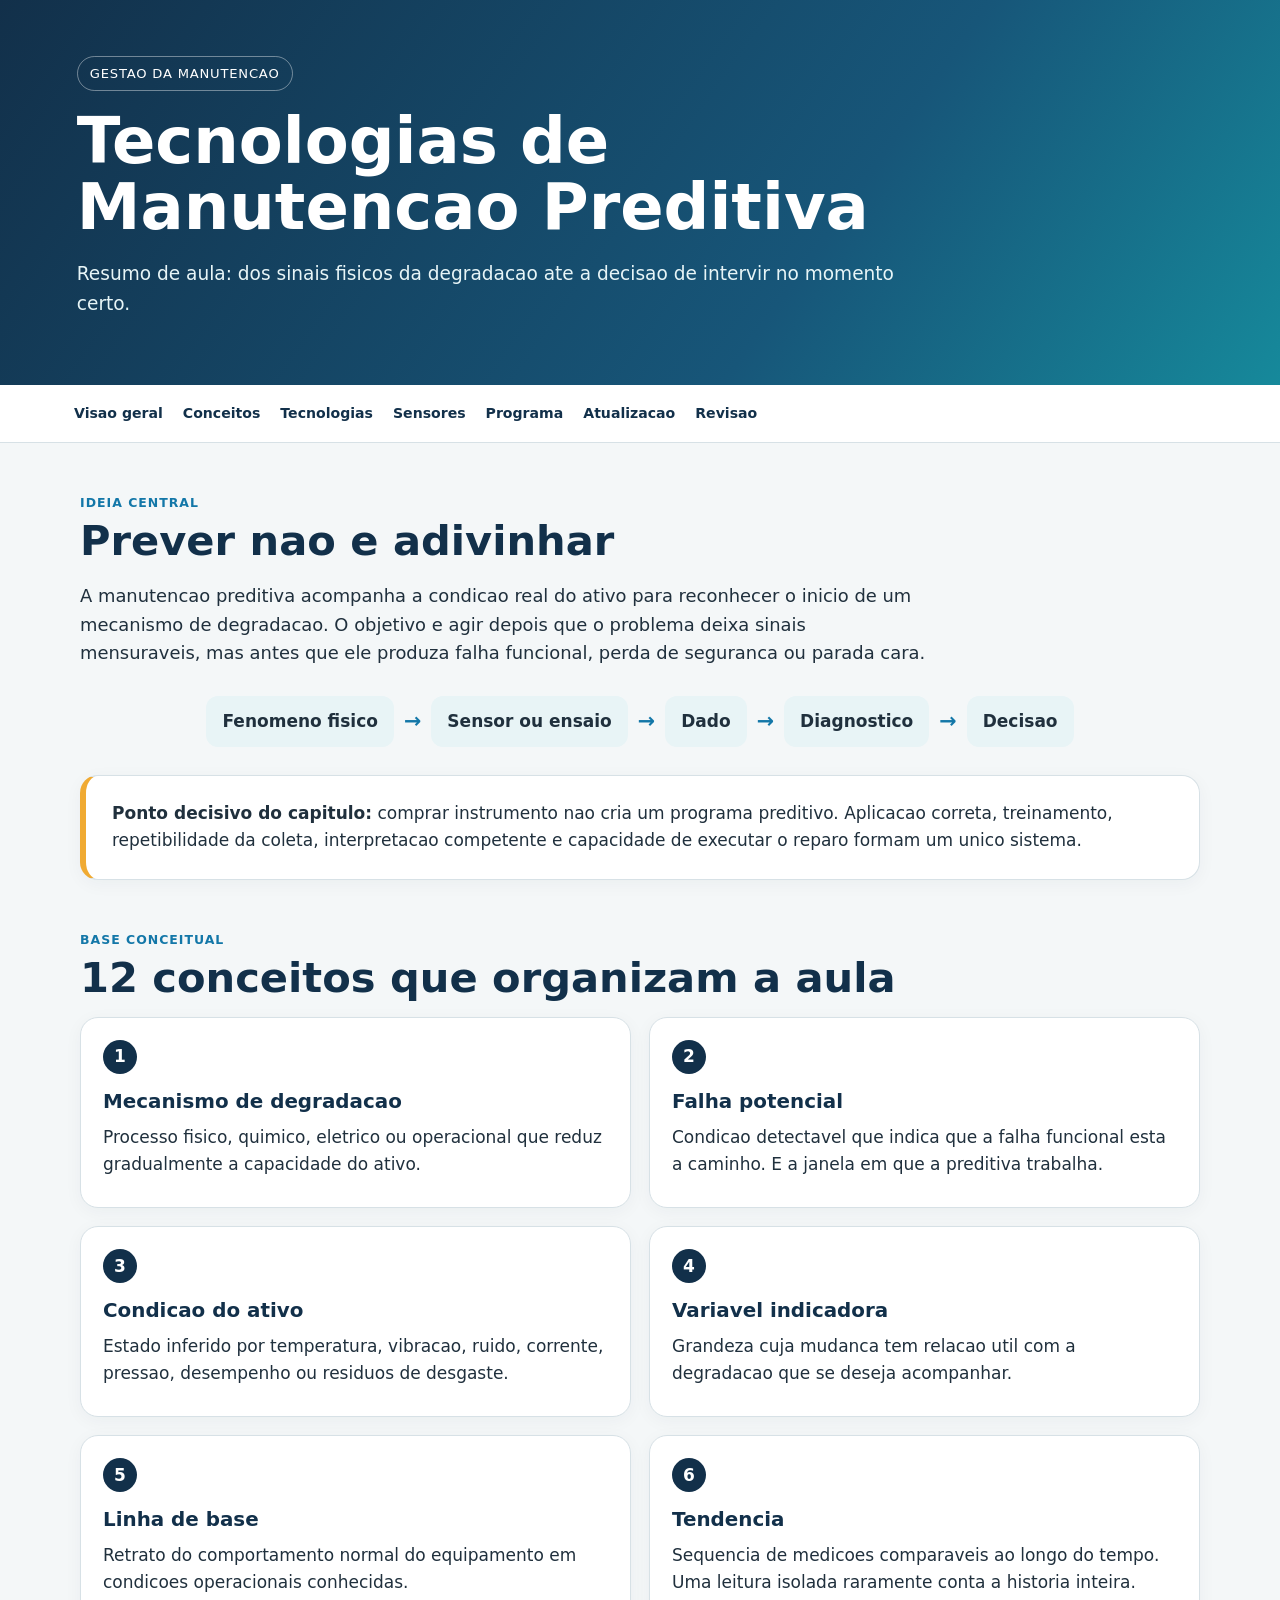
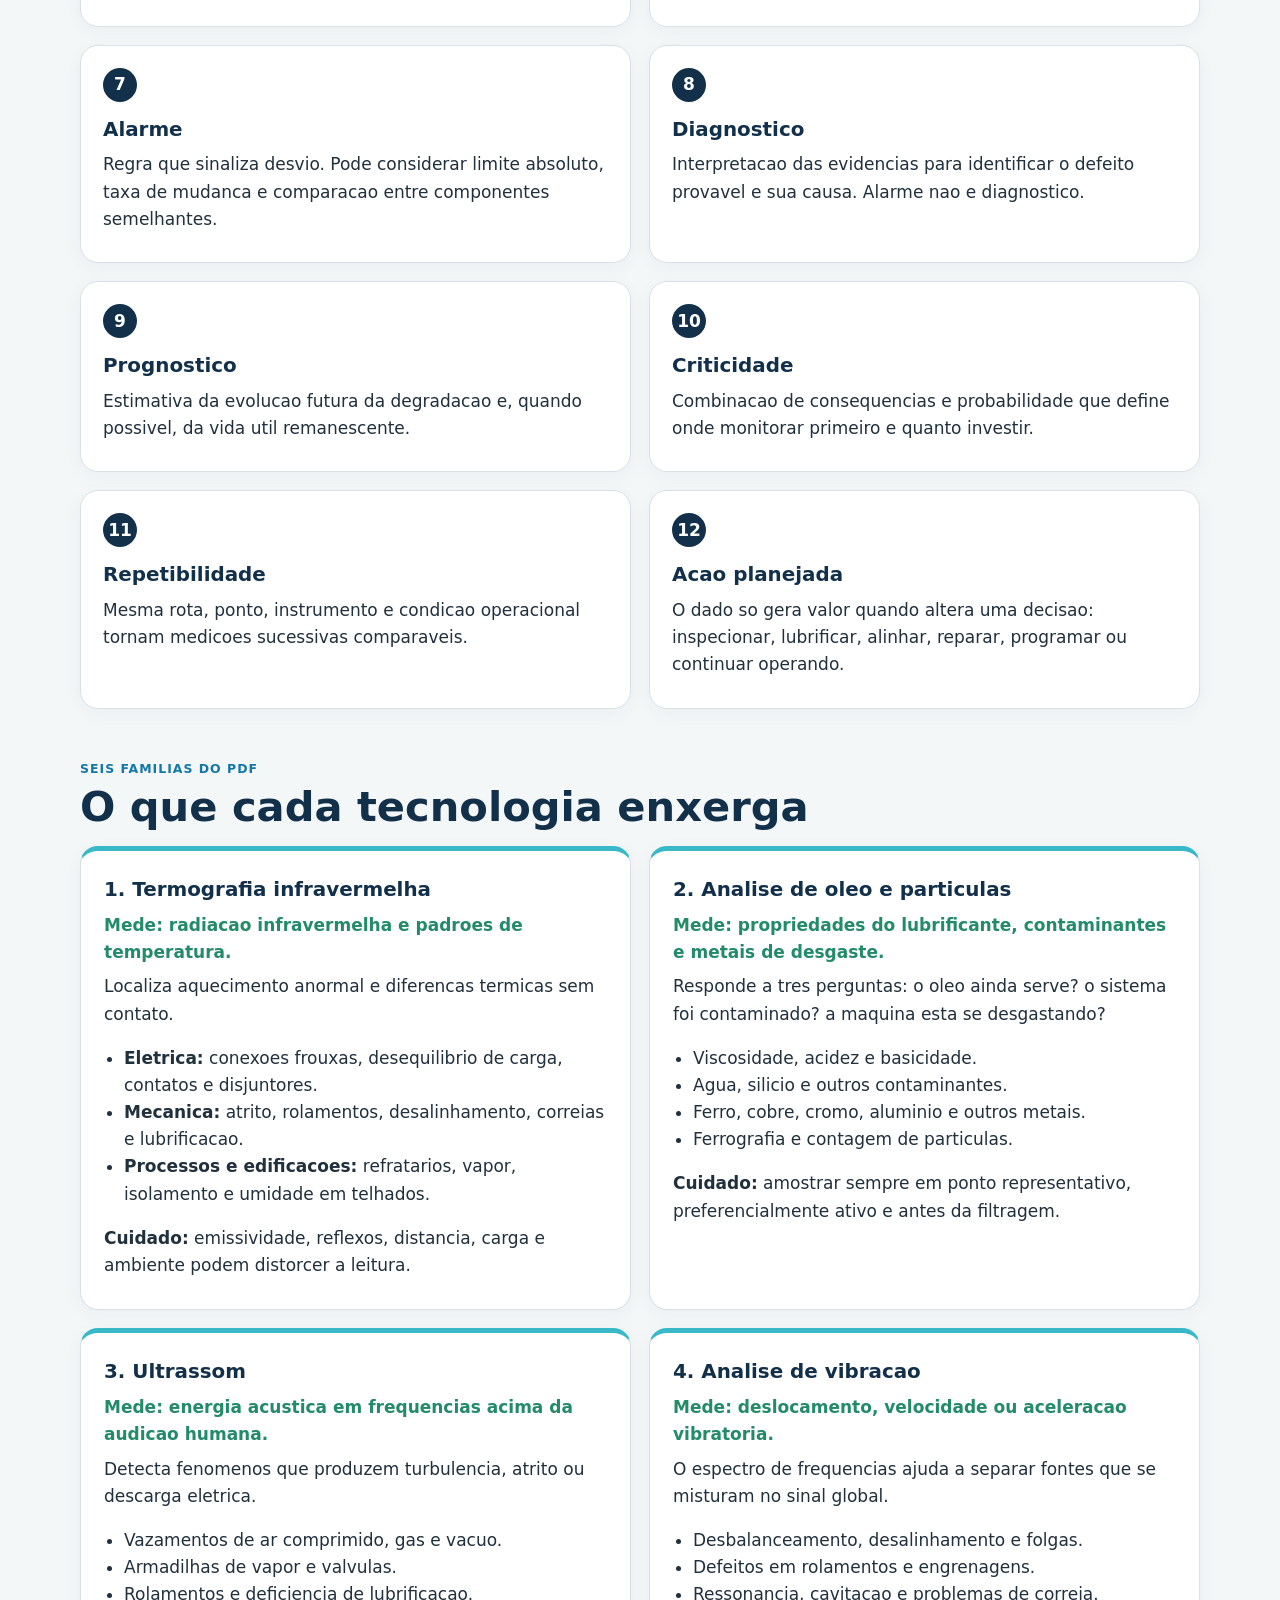
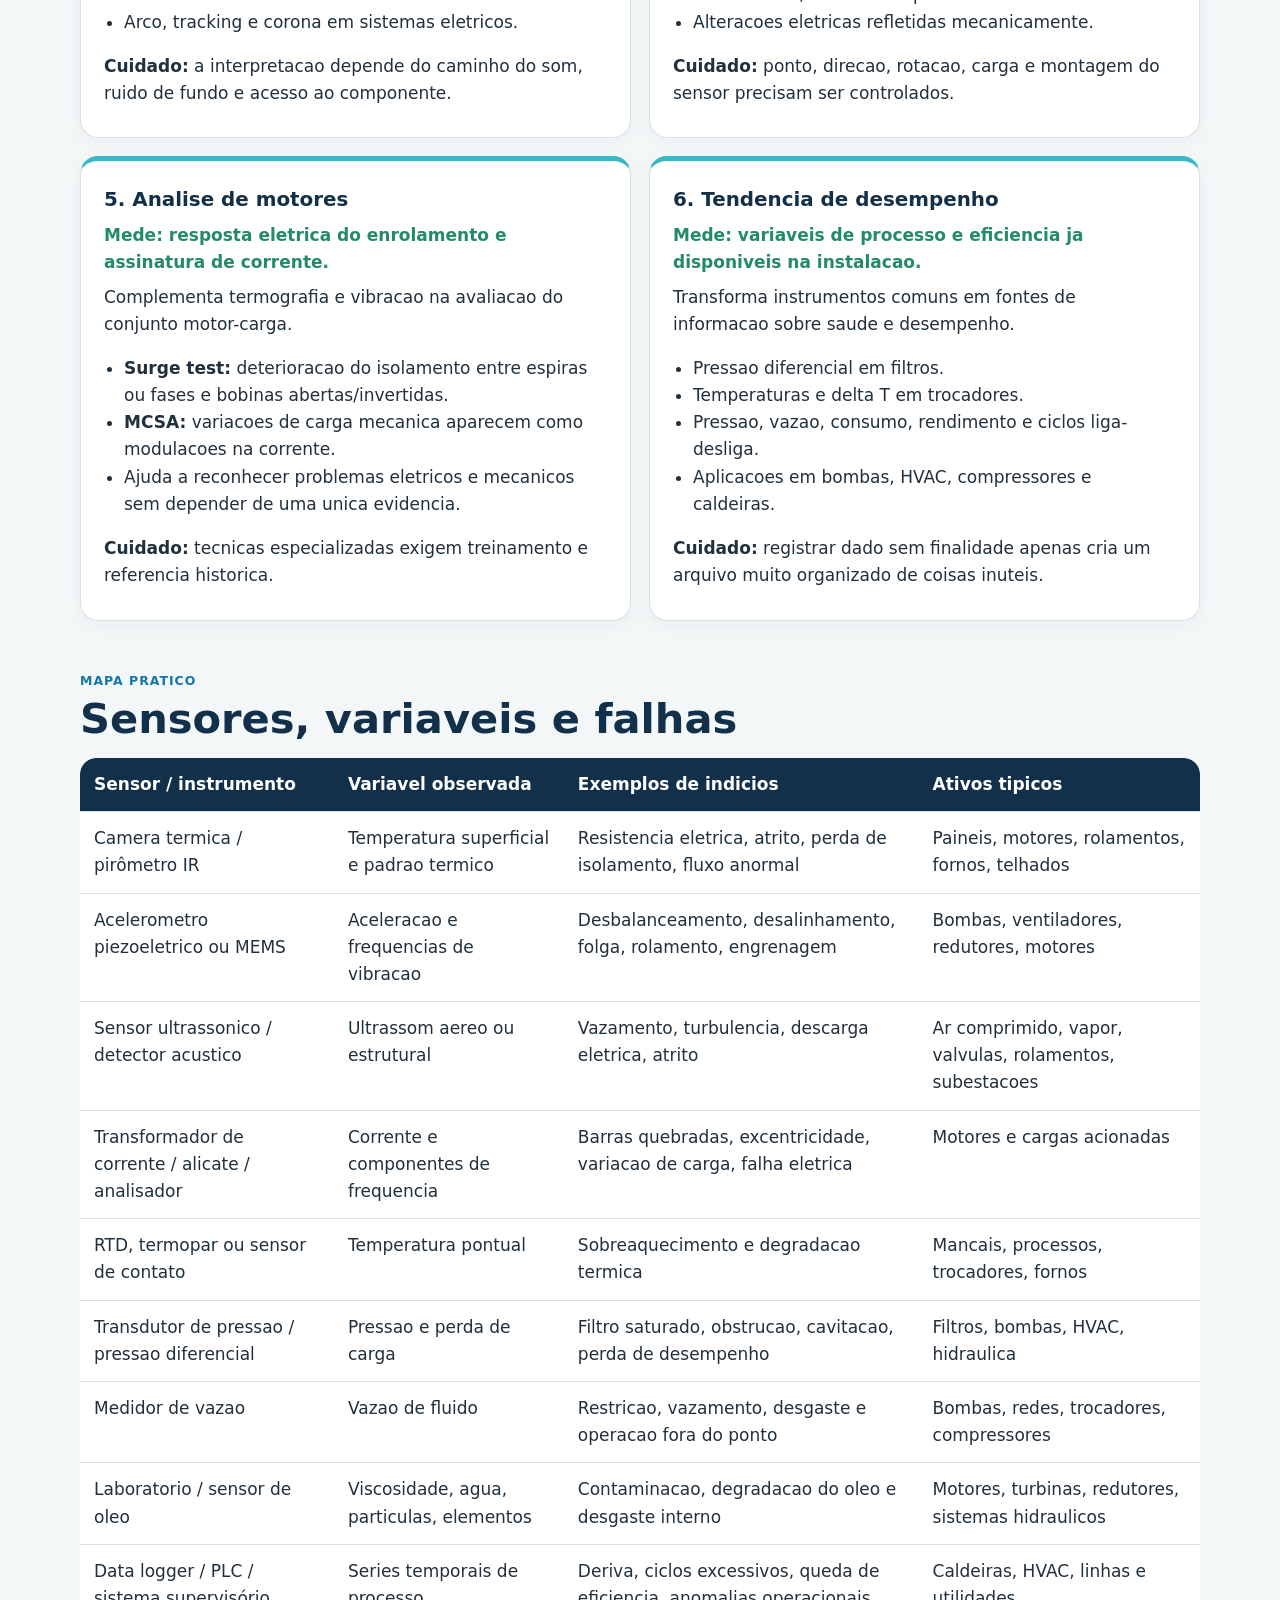
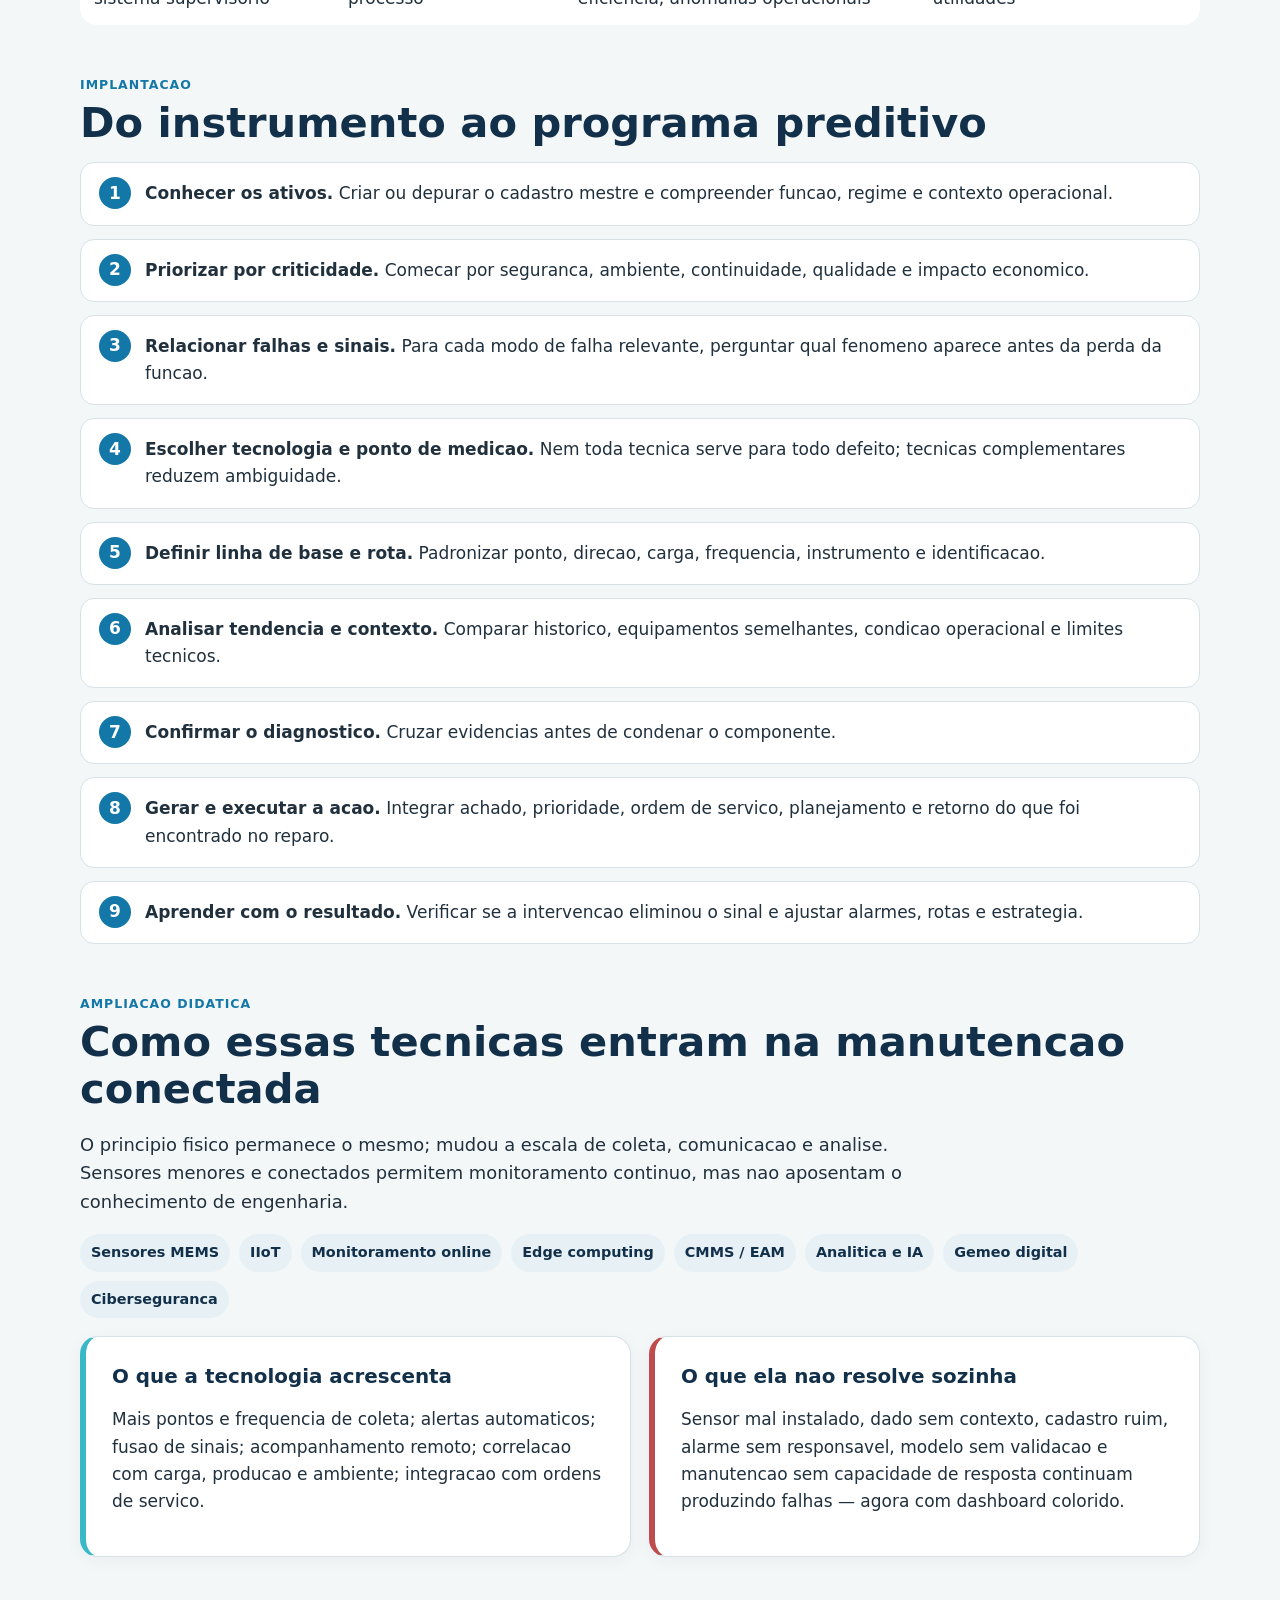
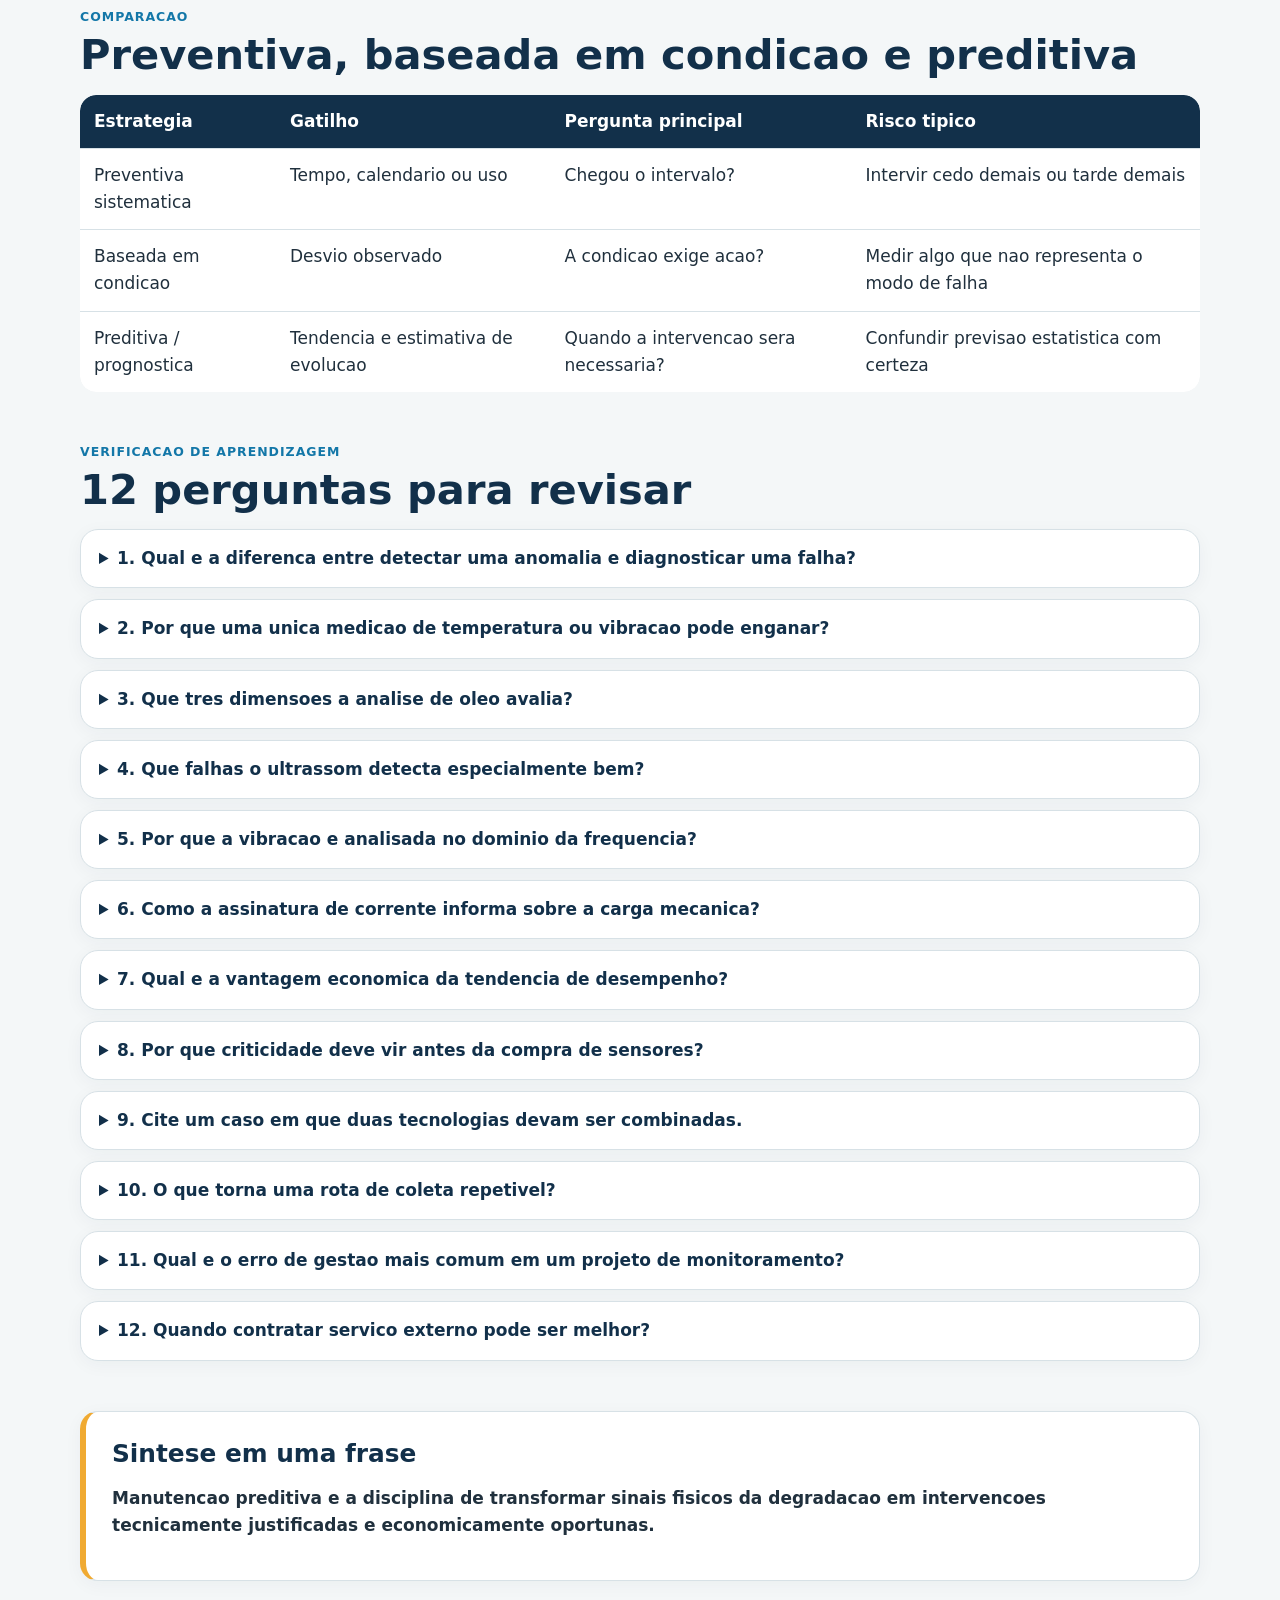
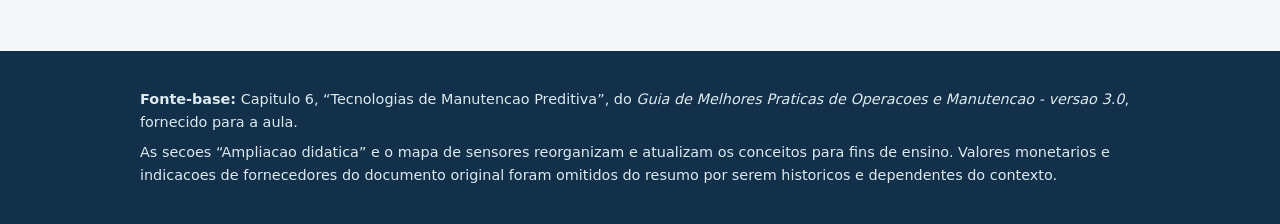
==== b.tecno_man/index.html @ f25dfcca "Rename resumo_aula_tecnologias_manutencao_preditiva.html to index.html" ====
<!doctype html>
<html lang="pt-BR">
<head>
  <meta charset="utf-8">
  <meta name="viewport" content="width=device-width,initial-scale=1">
  <title>Resumo de aula - Tecnologias de Manutencao Preditiva</title>
  <style>
    :root{--navy:#12304a;--blue:#1377a8;--cyan:#39b8c8;--ink:#20303d;--muted:#637582;--paper:#f4f7f8;--white:#fff;--line:#d7e1e6;--amber:#f0aa32;--green:#238b68;--red:#bd4c4c}
    *{box-sizing:border-box}html{scroll-behavior:smooth}body{margin:0;background:var(--paper);color:var(--ink);font:17px/1.6 system-ui,-apple-system,Segoe UI,Roboto,Arial,sans-serif}
    header{background:linear-gradient(125deg,var(--navy),#175679 64%,#16899b);color:#fff;padding:56px max(6vw,24px) 48px}
    header .tag{display:inline-block;border:1px solid #ffffff66;border-radius:999px;padding:6px 12px;font-size:.82rem;letter-spacing:.06em;text-transform:uppercase}
    h1{max-width:900px;margin:18px 0 10px;font-size:clamp(2.2rem,5vw,4.4rem);line-height:1.03}header p{max-width:820px;font-size:1.16rem;color:#e7f5f7}
    nav{position:sticky;top:0;z-index:5;background:#ffffffed;border-bottom:1px solid var(--line);backdrop-filter:blur(10px);padding:10px max(5vw,18px);overflow:auto;white-space:nowrap}
    nav a{display:inline-block;color:var(--navy);text-decoration:none;font-weight:700;font-size:.88rem;padding:7px 10px}
    main{width:min(1120px,92vw);margin:34px auto 70px}.card,.concept,.tech,details{background:var(--white);border:1px solid var(--line);border-radius:18px;box-shadow:0 4px 18px #17384b0b}
    section{scroll-margin-top:74px;margin:50px 0}.eyebrow{color:var(--blue);font-weight:800;text-transform:uppercase;letter-spacing:.08em;font-size:.78rem}
    h2{font-size:clamp(1.65rem,3.4vw,2.6rem);line-height:1.14;margin:.25rem 0 1rem;color:var(--navy)}h3{color:var(--navy);line-height:1.25;margin:.25rem 0 .55rem}
    .lead{font-size:1.12rem;max-width:850px}.callout{padding:24px 26px;border-left:6px solid var(--amber)}
    .formula{display:grid;grid-template-columns:repeat(9,auto);gap:10px;align-items:center;justify-content:center;text-align:center;margin:28px 0}.formula span{background:#e8f4f6;border-radius:12px;padding:12px 16px;font-weight:800}.formula b{color:var(--blue);font-size:1.3rem}
    .grid{display:grid;grid-template-columns:repeat(2,minmax(0,1fr));gap:18px}.concept{padding:22px;position:relative}.num{display:inline-grid;place-items:center;width:34px;height:34px;border-radius:50%;background:var(--navy);color:#fff;font-weight:900;margin-bottom:12px}
    .concept p,.tech p{margin:.45rem 0}.tech{padding:23px;border-top:5px solid var(--cyan)}.tech .sense{color:var(--green);font-weight:800}.tech ul{padding-left:20px}
    table{width:100%;border-collapse:collapse;background:#fff;border-radius:16px;overflow:hidden;box-shadow:0 4px 18px #17384b0b}th,td{padding:13px 14px;text-align:left;vertical-align:top;border-bottom:1px solid var(--line)}th{background:var(--navy);color:#fff}tr:last-child td{border-bottom:0}.table-wrap{overflow:auto;border-radius:16px}
    .steps{counter-reset:step;display:grid;gap:13px}.step{counter-increment:step;background:#fff;border:1px solid var(--line);border-radius:14px;padding:17px 18px 17px 64px;position:relative}.step:before{content:counter(step);position:absolute;left:18px;top:14px;width:32px;height:32px;display:grid;place-items:center;border-radius:50%;background:var(--blue);color:#fff;font-weight:900}
    .warning{border-left-color:var(--red)}.modern{border-left-color:var(--cyan)}.chips{display:flex;flex-wrap:wrap;gap:9px}.chip{background:#e7f1f5;color:var(--navy);padding:7px 11px;border-radius:999px;font-weight:700;font-size:.9rem}
    details{padding:15px 18px;margin:11px 0}summary{cursor:pointer;font-weight:800;color:var(--navy)}details p{margin-bottom:.2rem}.answer{border-left:4px solid var(--green);padding-left:13px}
    footer{background:var(--navy);color:#dceaf0;padding:30px max(5vw,20px);font-size:.9rem}footer p{max-width:1000px;margin:7px auto}
    @media(max-width:900px){.formula{grid-template-columns:1fr}.formula b{transform:rotate(90deg)}}
    @media(max-width:760px){.grid{grid-template-columns:1fr}th,td{min-width:155px}header{padding-top:40px}}
    @media print{nav{display:none}body{background:#fff;font-size:12pt}.card,.concept,.tech,details,table{box-shadow:none;break-inside:avoid}header{padding:28px;color:#fff}section{margin:28px 0}}
  </style>
</head>
<body>
<header>
  <span class="tag">Gestao da Manutencao</span>
  <h1>Tecnologias de Manutencao Preditiva</h1>
  <p>Resumo de aula: dos sinais fisicos da degradacao ate a decisao de intervir no momento certo.</p>
</header>
<nav><a href="#visao">Visao geral</a><a href="#conceitos">Conceitos</a><a href="#tecnologias">Tecnologias</a><a href="#sensores">Sensores</a><a href="#programa">Programa</a><a href="#atual">Atualizacao</a><a href="#revisao">Revisao</a></nav>
<main>
  <section id="visao">
    <div class="eyebrow">Ideia central</div><h2>Prever nao e adivinhar</h2>
    <p class="lead">A manutencao preditiva acompanha a condicao real do ativo para reconhecer o inicio de um mecanismo de degradacao. O objetivo e agir depois que o problema deixa sinais mensuraveis, mas antes que ele produza falha funcional, perda de seguranca ou parada cara.</p>
    <div class="formula" aria-label="Cadeia de decisao"><span>Fenomeno fisico</span><b>→</b><span>Sensor ou ensaio</span><b>→</b><span>Dado</span><b>→</b><span>Diagnostico</span><b>→</b><span>Decisao</span></div>
    <div class="card callout"><strong>Ponto decisivo do capitulo:</strong> comprar instrumento nao cria um programa preditivo. Aplicacao correta, treinamento, repetibilidade da coleta, interpretacao competente e capacidade de executar o reparo formam um unico sistema.</div>
  </section>

  <section id="conceitos">
    <div class="eyebrow">Base conceitual</div><h2>12 conceitos que organizam a aula</h2>
    <div class="grid">
      <article class="concept"><span class="num">1</span><h3>Mecanismo de degradacao</h3><p>Processo fisico, quimico, eletrico ou operacional que reduz gradualmente a capacidade do ativo.</p></article>
      <article class="concept"><span class="num">2</span><h3>Falha potencial</h3><p>Condicao detectavel que indica que a falha funcional esta a caminho. E a janela em que a preditiva trabalha.</p></article>
      <article class="concept"><span class="num">3</span><h3>Condicao do ativo</h3><p>Estado inferido por temperatura, vibracao, ruido, corrente, pressao, desempenho ou residuos de desgaste.</p></article>
      <article class="concept"><span class="num">4</span><h3>Variavel indicadora</h3><p>Grandeza cuja mudanca tem relacao util com a degradacao que se deseja acompanhar.</p></article>
      <article class="concept"><span class="num">5</span><h3>Linha de base</h3><p>Retrato do comportamento normal do equipamento em condicoes operacionais conhecidas.</p></article>
      <article class="concept"><span class="num">6</span><h3>Tendencia</h3><p>Sequencia de medicoes comparaveis ao longo do tempo. Uma leitura isolada raramente conta a historia inteira.</p></article>
      <article class="concept"><span class="num">7</span><h3>Alarme</h3><p>Regra que sinaliza desvio. Pode considerar limite absoluto, taxa de mudanca e comparacao entre componentes semelhantes.</p></article>
      <article class="concept"><span class="num">8</span><h3>Diagnostico</h3><p>Interpretacao das evidencias para identificar o defeito provavel e sua causa. Alarme nao e diagnostico.</p></article>
      <article class="concept"><span class="num">9</span><h3>Prognostico</h3><p>Estimativa da evolucao futura da degradacao e, quando possivel, da vida util remanescente.</p></article>
      <article class="concept"><span class="num">10</span><h3>Criticidade</h3><p>Combinacao de consequencias e probabilidade que define onde monitorar primeiro e quanto investir.</p></article>
      <article class="concept"><span class="num">11</span><h3>Repetibilidade</h3><p>Mesma rota, ponto, instrumento e condicao operacional tornam medicoes sucessivas comparaveis.</p></article>
      <article class="concept"><span class="num">12</span><h3>Acao planejada</h3><p>O dado so gera valor quando altera uma decisao: inspecionar, lubrificar, alinhar, reparar, programar ou continuar operando.</p></article>
    </div>
  </section>

  <section id="tecnologias">
    <div class="eyebrow">Seis familias do PDF</div><h2>O que cada tecnologia enxerga</h2>
    <div class="grid">
      <article class="tech"><h3>1. Termografia infravermelha</h3><p class="sense">Mede: radiacao infravermelha e padroes de temperatura.</p><p>Localiza aquecimento anormal e diferencas termicas sem contato.</p><ul><li><b>Eletrica:</b> conexoes frouxas, desequilibrio de carga, contatos e disjuntores.</li><li><b>Mecanica:</b> atrito, rolamentos, desalinhamento, correias e lubrificacao.</li><li><b>Processos e edificacoes:</b> refratarios, vapor, isolamento e umidade em telhados.</li></ul><p><b>Cuidado:</b> emissividade, reflexos, distancia, carga e ambiente podem distorcer a leitura.</p></article>
      <article class="tech"><h3>2. Analise de oleo e particulas</h3><p class="sense">Mede: propriedades do lubrificante, contaminantes e metais de desgaste.</p><p>Responde a tres perguntas: o oleo ainda serve? o sistema foi contaminado? a maquina esta se desgastando?</p><ul><li>Viscosidade, acidez e basicidade.</li><li>Agua, silicio e outros contaminantes.</li><li>Ferro, cobre, cromo, aluminio e outros metais.</li><li>Ferrografia e contagem de particulas.</li></ul><p><b>Cuidado:</b> amostrar sempre em ponto representativo, preferencialmente ativo e antes da filtragem.</p></article>
      <article class="tech"><h3>3. Ultrassom</h3><p class="sense">Mede: energia acustica em frequencias acima da audicao humana.</p><p>Detecta fenomenos que produzem turbulencia, atrito ou descarga eletrica.</p><ul><li>Vazamentos de ar comprimido, gas e vacuo.</li><li>Armadilhas de vapor e valvulas.</li><li>Rolamentos e deficiencia de lubrificacao.</li><li>Arco, tracking e corona em sistemas eletricos.</li></ul><p><b>Cuidado:</b> a interpretacao depende do caminho do som, ruido de fundo e acesso ao componente.</p></article>
      <article class="tech"><h3>4. Analise de vibracao</h3><p class="sense">Mede: deslocamento, velocidade ou aceleracao vibratoria.</p><p>O espectro de frequencias ajuda a separar fontes que se misturam no sinal global.</p><ul><li>Desbalanceamento, desalinhamento e folgas.</li><li>Defeitos em rolamentos e engrenagens.</li><li>Ressonancia, cavitacao e problemas de correia.</li><li>Alteracoes eletricas refletidas mecanicamente.</li></ul><p><b>Cuidado:</b> ponto, direcao, rotacao, carga e montagem do sensor precisam ser controlados.</p></article>
      <article class="tech"><h3>5. Analise de motores</h3><p class="sense">Mede: resposta eletrica do enrolamento e assinatura de corrente.</p><p>Complementa termografia e vibracao na avaliacao do conjunto motor-carga.</p><ul><li><b>Surge test:</b> deterioracao do isolamento entre espiras ou fases e bobinas abertas/invertidas.</li><li><b>MCSA:</b> variacoes de carga mecanica aparecem como modulacoes na corrente.</li><li>Ajuda a reconhecer problemas eletricos e mecanicos sem depender de uma unica evidencia.</li></ul><p><b>Cuidado:</b> tecnicas especializadas exigem treinamento e referencia historica.</p></article>
      <article class="tech"><h3>6. Tendencia de desempenho</h3><p class="sense">Mede: variaveis de processo e eficiencia ja disponiveis na instalacao.</p><p>Transforma instrumentos comuns em fontes de informacao sobre saude e desempenho.</p><ul><li>Pressao diferencial em filtros.</li><li>Temperaturas e delta T em trocadores.</li><li>Pressao, vazao, consumo, rendimento e ciclos liga-desliga.</li><li>Aplicacoes em bombas, HVAC, compressores e caldeiras.</li></ul><p><b>Cuidado:</b> registrar dado sem finalidade apenas cria um arquivo muito organizado de coisas inuteis.</p></article>
    </div>
  </section>

  <section id="sensores">
    <div class="eyebrow">Mapa pratico</div><h2>Sensores, variaveis e falhas</h2>
    <div class="table-wrap"><table>
      <thead><tr><th>Sensor / instrumento</th><th>Variavel observada</th><th>Exemplos de indicios</th><th>Ativos tipicos</th></tr></thead>
      <tbody>
        <tr><td>Camera termica / pirômetro IR</td><td>Temperatura superficial e padrao termico</td><td>Resistencia eletrica, atrito, perda de isolamento, fluxo anormal</td><td>Paineis, motores, rolamentos, fornos, telhados</td></tr>
        <tr><td>Acelerometro piezoeletrico ou MEMS</td><td>Aceleracao e frequencias de vibracao</td><td>Desbalanceamento, desalinhamento, folga, rolamento, engrenagem</td><td>Bombas, ventiladores, redutores, motores</td></tr>
        <tr><td>Sensor ultrassonico / detector acustico</td><td>Ultrassom aereo ou estrutural</td><td>Vazamento, turbulencia, descarga eletrica, atrito</td><td>Ar comprimido, vapor, valvulas, rolamentos, subestacoes</td></tr>
        <tr><td>Transformador de corrente / alicate / analisador</td><td>Corrente e componentes de frequencia</td><td>Barras quebradas, excentricidade, variacao de carga, falha eletrica</td><td>Motores e cargas acionadas</td></tr>
        <tr><td>RTD, termopar ou sensor de contato</td><td>Temperatura pontual</td><td>Sobreaquecimento e degradacao termica</td><td>Mancais, processos, trocadores, fornos</td></tr>
        <tr><td>Transdutor de pressao / pressao diferencial</td><td>Pressao e perda de carga</td><td>Filtro saturado, obstrucao, cavitacao, perda de desempenho</td><td>Filtros, bombas, HVAC, hidraulica</td></tr>
        <tr><td>Medidor de vazao</td><td>Vazao de fluido</td><td>Restricao, vazamento, desgaste e operacao fora do ponto</td><td>Bombas, redes, trocadores, compressores</td></tr>
        <tr><td>Laboratorio / sensor de oleo</td><td>Viscosidade, agua, particulas, elementos</td><td>Contaminacao, degradacao do oleo e desgaste interno</td><td>Motores, turbinas, redutores, sistemas hidraulicos</td></tr>
        <tr><td>Data logger / PLC / sistema supervisório</td><td>Series temporais de processo</td><td>Deriva, ciclos excessivos, queda de eficiencia, anomalias operacionais</td><td>Caldeiras, HVAC, linhas e utilidades</td></tr>
      </tbody>
    </table></div>
  </section>

  <section id="programa">
    <div class="eyebrow">Implantacao</div><h2>Do instrumento ao programa preditivo</h2>
    <div class="steps">
      <div class="step"><b>Conhecer os ativos.</b> Criar ou depurar o cadastro mestre e compreender funcao, regime e contexto operacional.</div>
      <div class="step"><b>Priorizar por criticidade.</b> Comecar por seguranca, ambiente, continuidade, qualidade e impacto economico.</div>
      <div class="step"><b>Relacionar falhas e sinais.</b> Para cada modo de falha relevante, perguntar qual fenomeno aparece antes da perda da funcao.</div>
      <div class="step"><b>Escolher tecnologia e ponto de medicao.</b> Nem toda tecnica serve para todo defeito; tecnicas complementares reduzem ambiguidade.</div>
      <div class="step"><b>Definir linha de base e rota.</b> Padronizar ponto, direcao, carga, frequencia, instrumento e identificacao.</div>
      <div class="step"><b>Analisar tendencia e contexto.</b> Comparar historico, equipamentos semelhantes, condicao operacional e limites tecnicos.</div>
      <div class="step"><b>Confirmar o diagnostico.</b> Cruzar evidencias antes de condenar o componente.</div>
      <div class="step"><b>Gerar e executar a acao.</b> Integrar achado, prioridade, ordem de servico, planejamento e retorno do que foi encontrado no reparo.</div>
      <div class="step"><b>Aprender com o resultado.</b> Verificar se a intervencao eliminou o sinal e ajustar alarmes, rotas e estrategia.</div>
    </div>
  </section>

  <section id="atual">
    <div class="eyebrow">Ampliacao didatica</div><h2>Como essas tecnicas entram na manutencao conectada</h2>
    <p class="lead">O principio fisico permanece o mesmo; mudou a escala de coleta, comunicacao e analise. Sensores menores e conectados permitem monitoramento continuo, mas nao aposentam o conhecimento de engenharia.</p>
    <div class="chips"><span class="chip">Sensores MEMS</span><span class="chip">IIoT</span><span class="chip">Monitoramento online</span><span class="chip">Edge computing</span><span class="chip">CMMS / EAM</span><span class="chip">Analitica e IA</span><span class="chip">Gemeo digital</span><span class="chip">Ciberseguranca</span></div>
    <div class="grid" style="margin-top:18px">
      <div class="card callout modern"><h3>O que a tecnologia acrescenta</h3><p>Mais pontos e frequencia de coleta; alertas automaticos; fusao de sinais; acompanhamento remoto; correlacao com carga, producao e ambiente; integracao com ordens de servico.</p></div>
      <div class="card callout warning"><h3>O que ela nao resolve sozinha</h3><p>Sensor mal instalado, dado sem contexto, cadastro ruim, alarme sem responsavel, modelo sem validacao e manutencao sem capacidade de resposta continuam produzindo falhas — agora com dashboard colorido.</p></div>
    </div>
  </section>

  <section>
    <div class="eyebrow">Comparacao</div><h2>Preventiva, baseada em condicao e preditiva</h2>
    <div class="table-wrap"><table>
      <thead><tr><th>Estrategia</th><th>Gatilho</th><th>Pergunta principal</th><th>Risco tipico</th></tr></thead>
      <tbody>
        <tr><td>Preventiva sistematica</td><td>Tempo, calendario ou uso</td><td>Chegou o intervalo?</td><td>Intervir cedo demais ou tarde demais</td></tr>
        <tr><td>Baseada em condicao</td><td>Desvio observado</td><td>A condicao exige acao?</td><td>Medir algo que nao representa o modo de falha</td></tr>
        <tr><td>Preditiva / prognostica</td><td>Tendencia e estimativa de evolucao</td><td>Quando a intervencao sera necessaria?</td><td>Confundir previsao estatistica com certeza</td></tr>
      </tbody>
    </table></div>
  </section>

  <section id="revisao">
    <div class="eyebrow">Verificacao de aprendizagem</div><h2>12 perguntas para revisar</h2>
    <details><summary>1. Qual e a diferenca entre detectar uma anomalia e diagnosticar uma falha?</summary><p class="answer">A anomalia indica que o comportamento se desviou do esperado. O diagnostico interpreta evidencias para apontar o defeito e sua causa provavel.</p></details>
    <details><summary>2. Por que uma unica medicao de temperatura ou vibracao pode enganar?</summary><p class="answer">Porque carga, velocidade, ambiente e operacao alteram o sinal. A tendencia sob condicoes comparaveis oferece evidencia mais forte.</p></details>
    <details><summary>3. Que tres dimensoes a analise de oleo avalia?</summary><p class="answer">Condicao do lubrificante, contaminacao/integridade do sistema e desgaste da maquina.</p></details>
    <details><summary>4. Que falhas o ultrassom detecta especialmente bem?</summary><p class="answer">Vazamentos e turbulencia, defeitos iniciais de rolamentos/lubrificacao e descargas eletricas como corona, arco ou tracking.</p></details>
    <details><summary>5. Por que a vibracao e analisada no dominio da frequencia?</summary><p class="answer">Porque diferentes componentes e mecanismos geram frequencias caracteristicas; o espectro ajuda a separar fontes misturadas no sinal.</p></details>
    <details><summary>6. Como a assinatura de corrente informa sobre a carga mecanica?</summary><p class="answer">O motor atua como transdutor: variacoes mecanicas de torque e carga modulam a corrente eletrica, produzindo componentes analisaveis.</p></details>
    <details><summary>7. Qual e a vantagem economica da tendencia de desempenho?</summary><p class="answer">Frequentemente reutiliza instrumentacao e dados ja existentes, permitindo detectar perda de eficiencia e necessidade de manutencao com baixo investimento adicional.</p></details>
    <details><summary>8. Por que criticidade deve vir antes da compra de sensores?</summary><p class="answer">Porque define onde a falha importa e direciona recursos para ativos cujo risco justifica monitoramento e resposta.</p></details>
    <details><summary>9. Cite um caso em que duas tecnologias devam ser combinadas.</summary><p class="answer">Um motor com aquecimento pode ser avaliado por termografia, vibracao e corrente; juntas, as tecnicas ajudam a separar problema eletrico, rolamento, desalinhamento ou sobrecarga.</p></details>
    <details><summary>10. O que torna uma rota de coleta repetivel?</summary><p class="answer">Ponto, direcao, metodo de montagem, instrumento, configuracao e condicao operacional padronizados.</p></details>
    <details><summary>11. Qual e o erro de gestao mais comum em um projeto de monitoramento?</summary><p class="answer">Tratar a aquisicao do sensor como fim. Sem processo de analise, responsabilidade, ordem de servico e verificacao do reparo, o dado nao gera valor.</p></details>
    <details><summary>12. Quando contratar servico externo pode ser melhor?</summary><p class="answer">Quando ha poucos ativos, uso esporadico, alto custo do instrumento ou falta de especialistas internos. A decisao deve considerar criticidade, frequencia e custo total.</p></details>
  </section>

  <section>
    <div class="card callout"><h2 style="font-size:1.55rem">Sintese em uma frase</h2><p><strong>Manutencao preditiva e a disciplina de transformar sinais fisicos da degradacao em intervencoes tecnicamente justificadas e economicamente oportunas.</strong></p></div>
  </section>
</main>
<footer>
  <p><strong>Fonte-base:</strong> Capitulo 6, “Tecnologias de Manutencao Preditiva”, do <em>Guia de Melhores Praticas de Operacoes e Manutencao - versao 3.0</em>, fornecido para a aula.</p>
  <p>As secoes “Ampliacao didatica” e o mapa de sensores reorganizam e atualizam os conceitos para fins de ensino. Valores monetarios e indicacoes de fornecedores do documento original foram omitidos do resumo por serem historicos e dependentes do contexto.</p>
</footer>
</body>
</html>
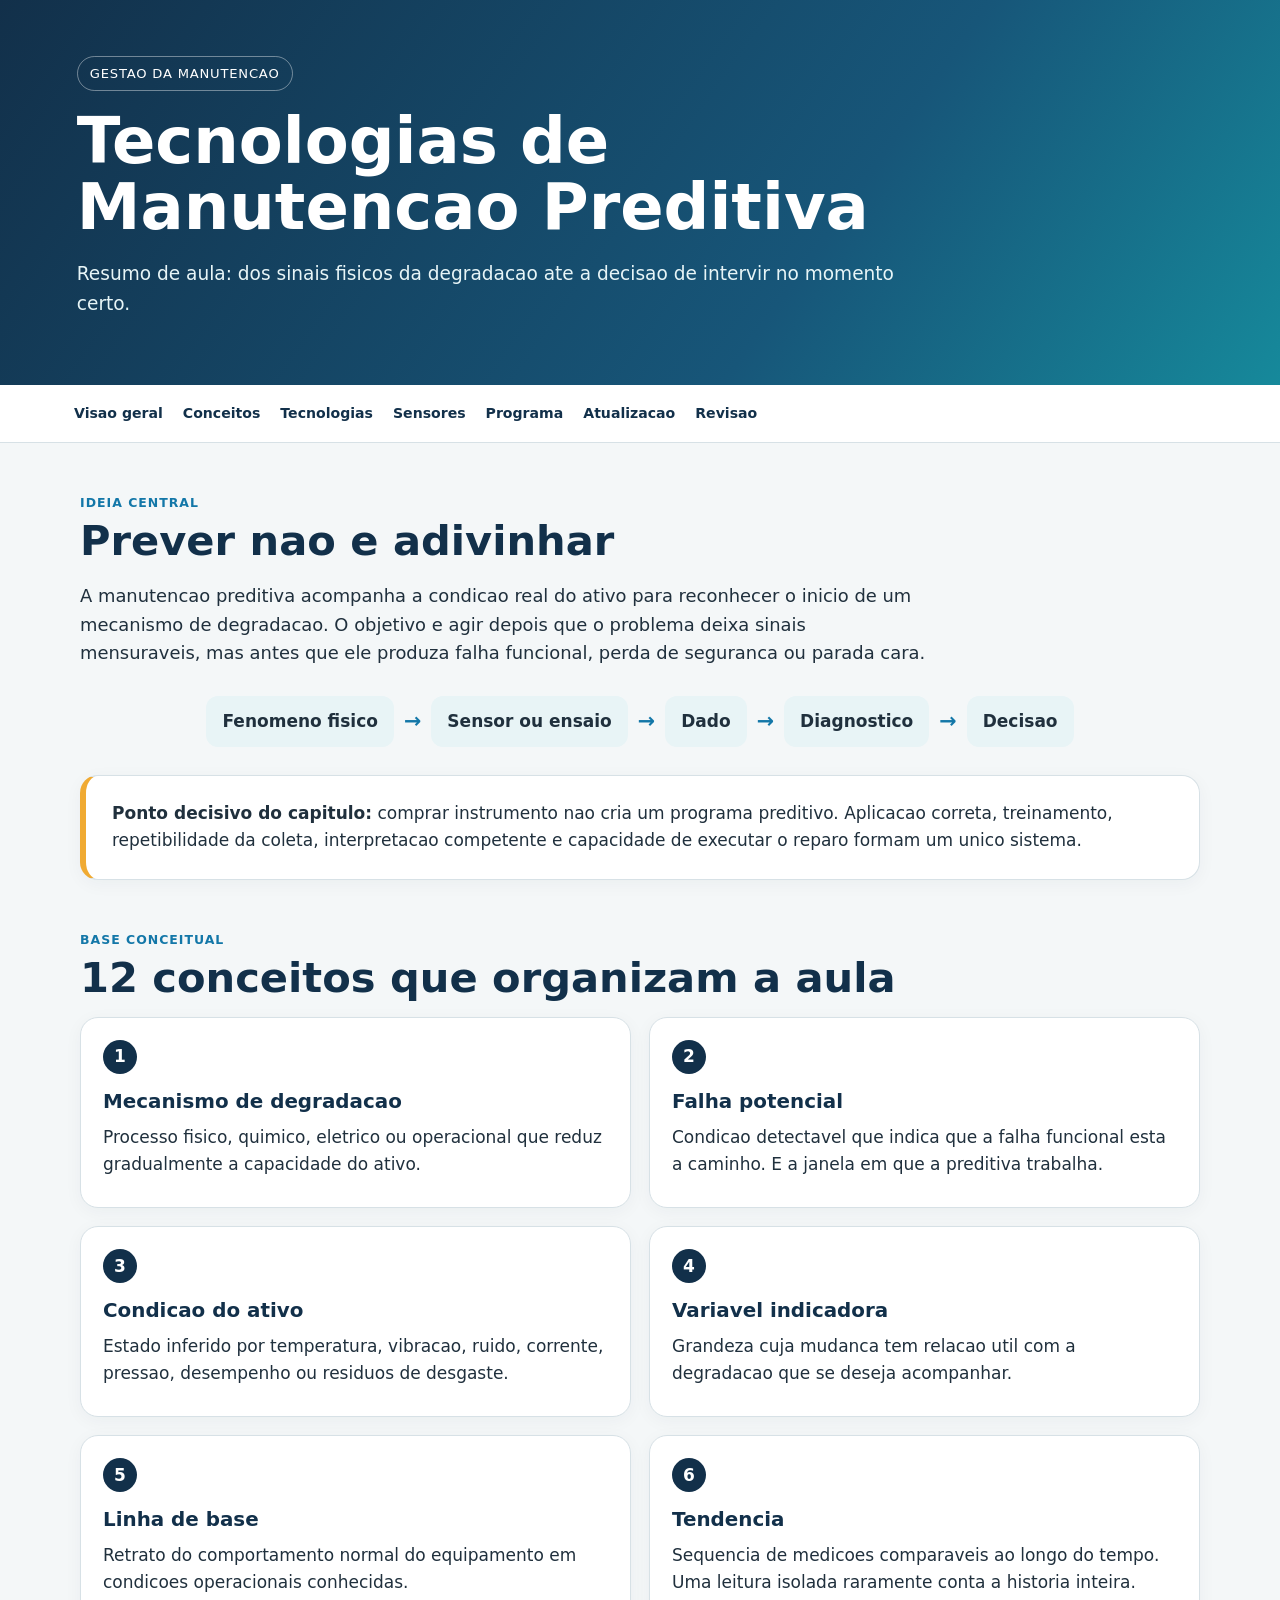
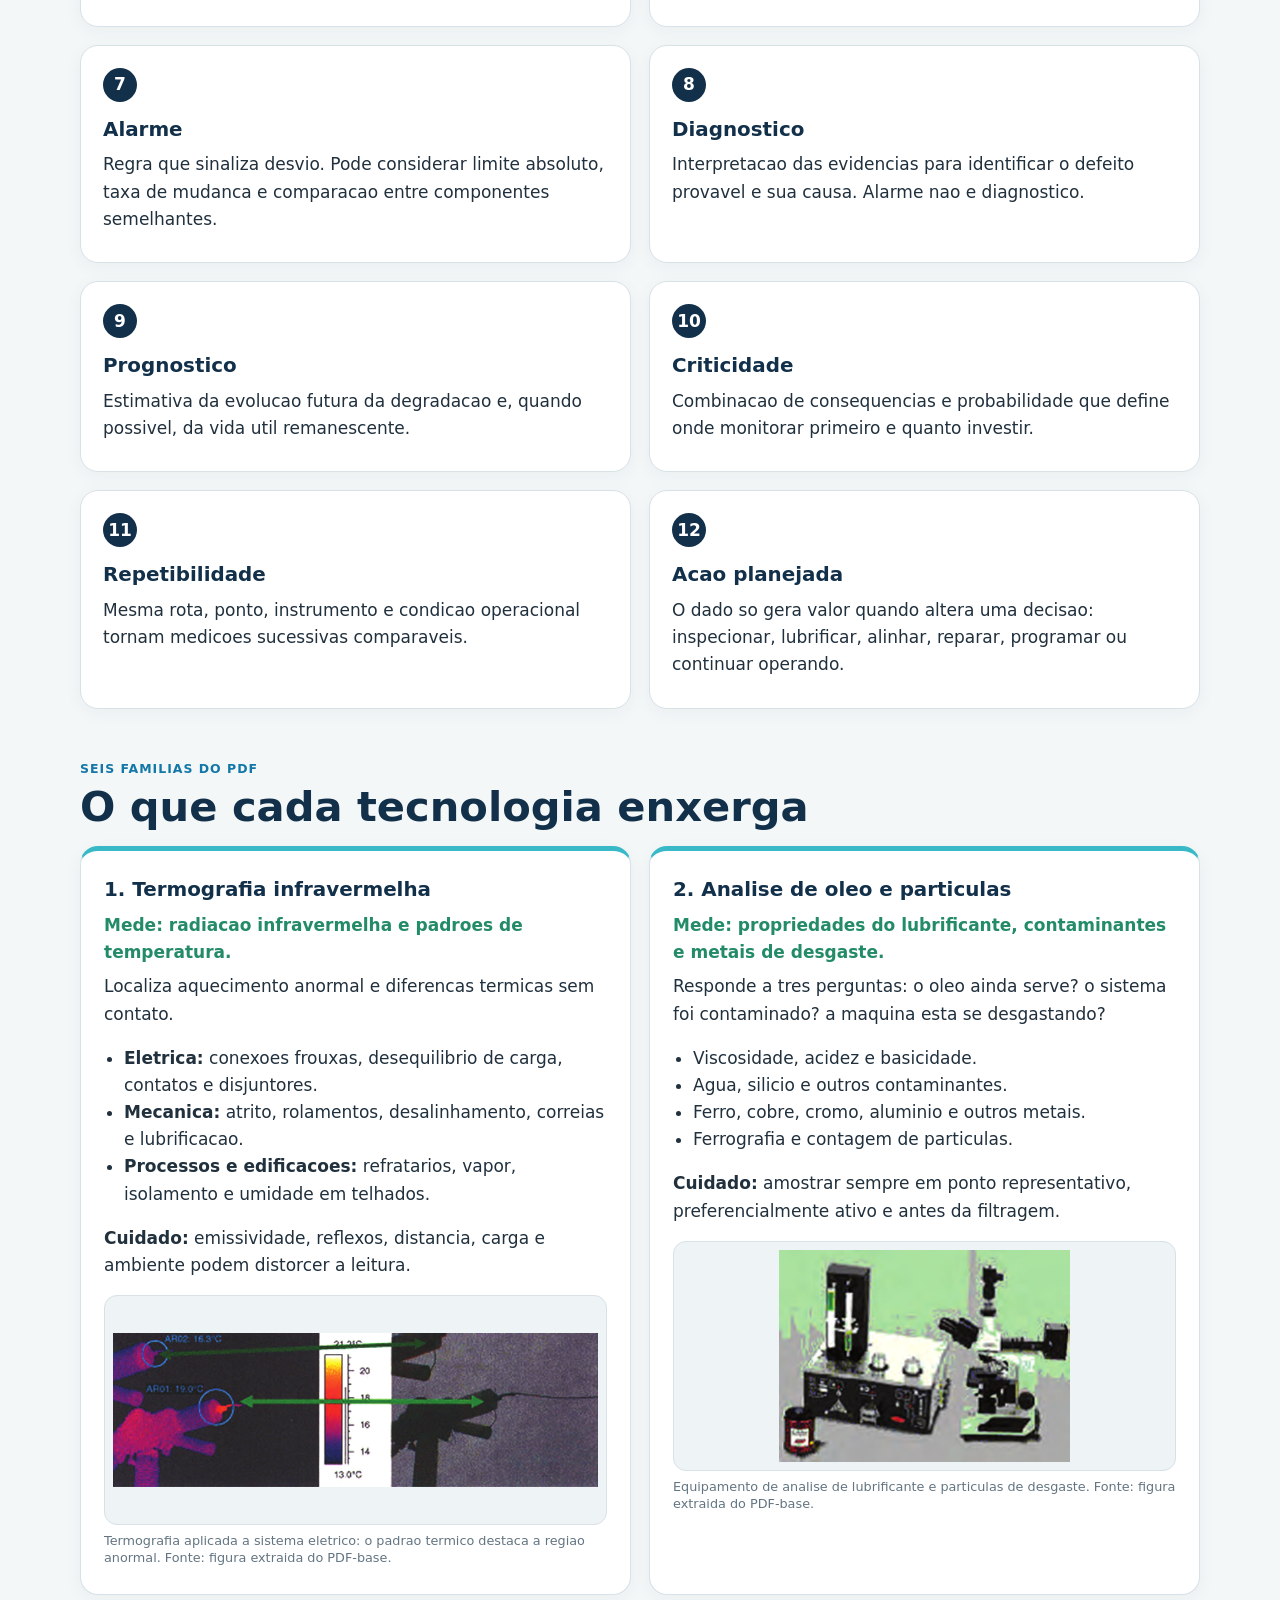
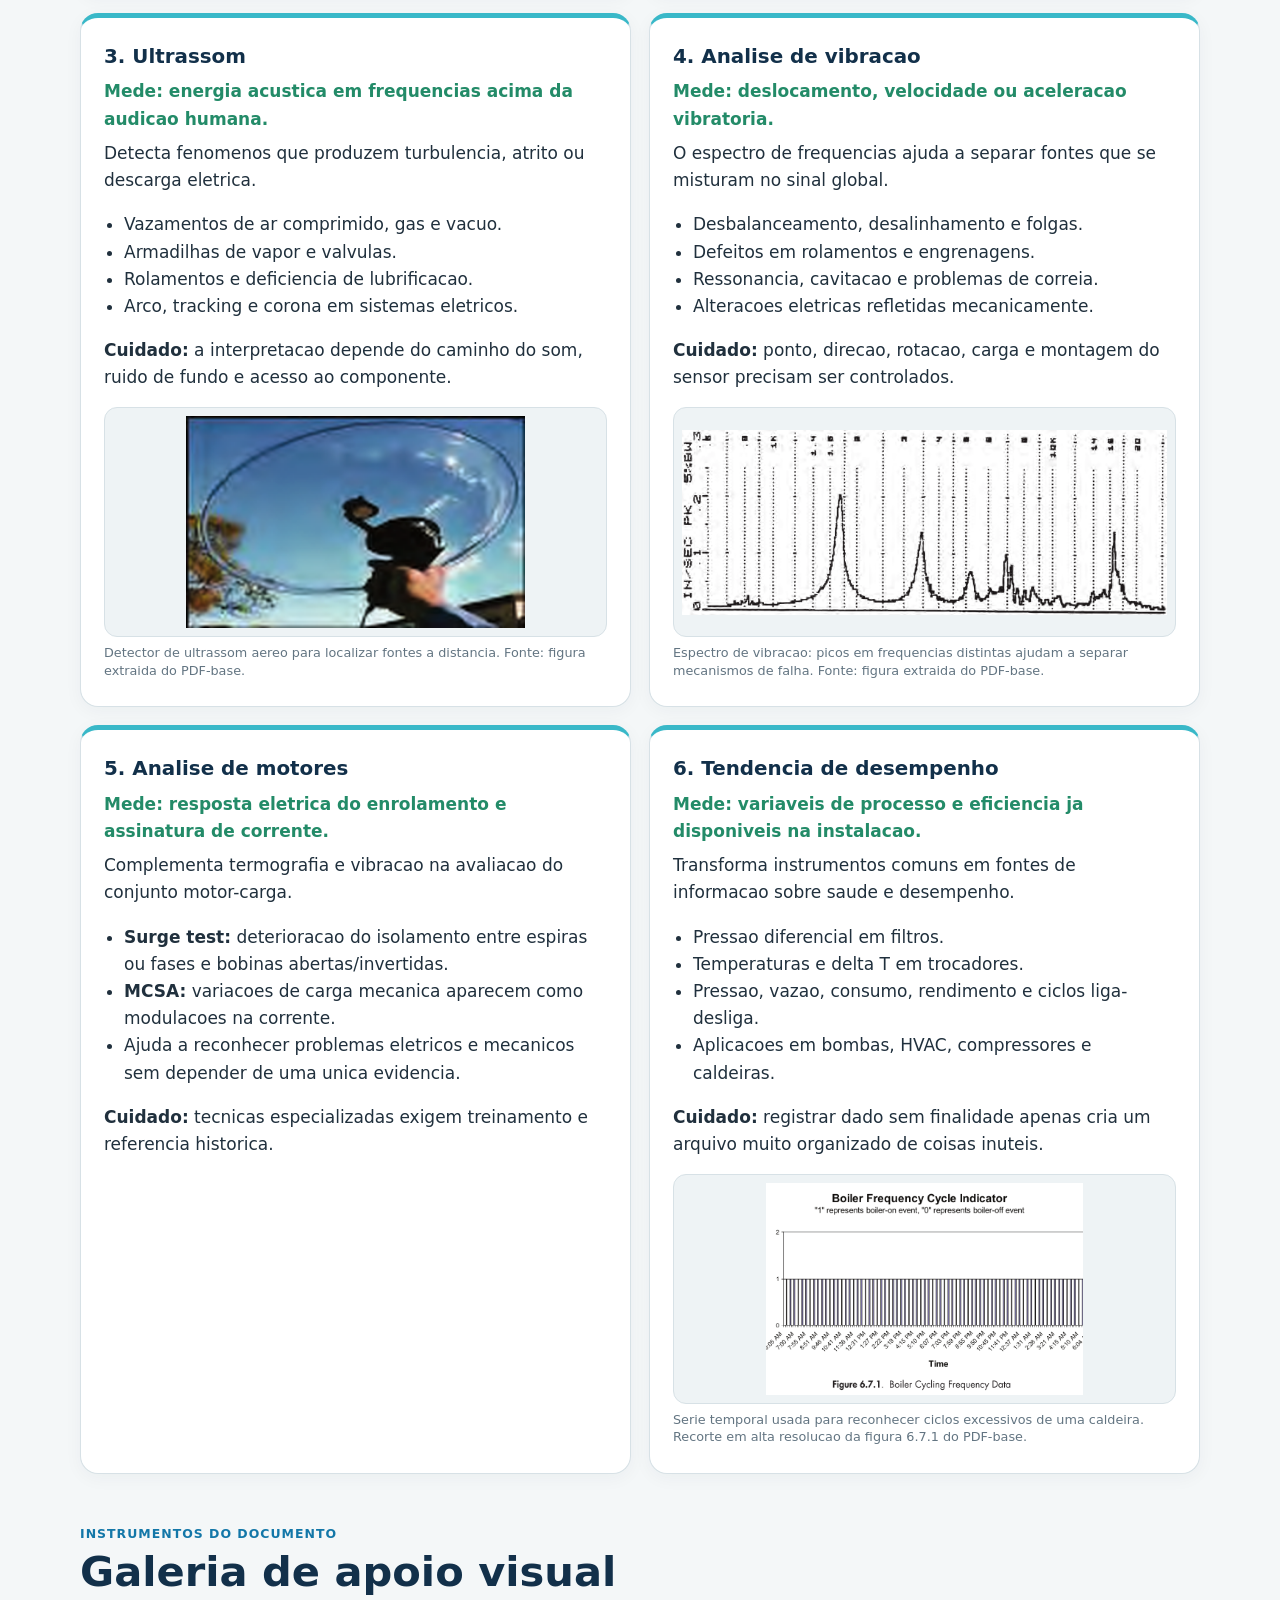
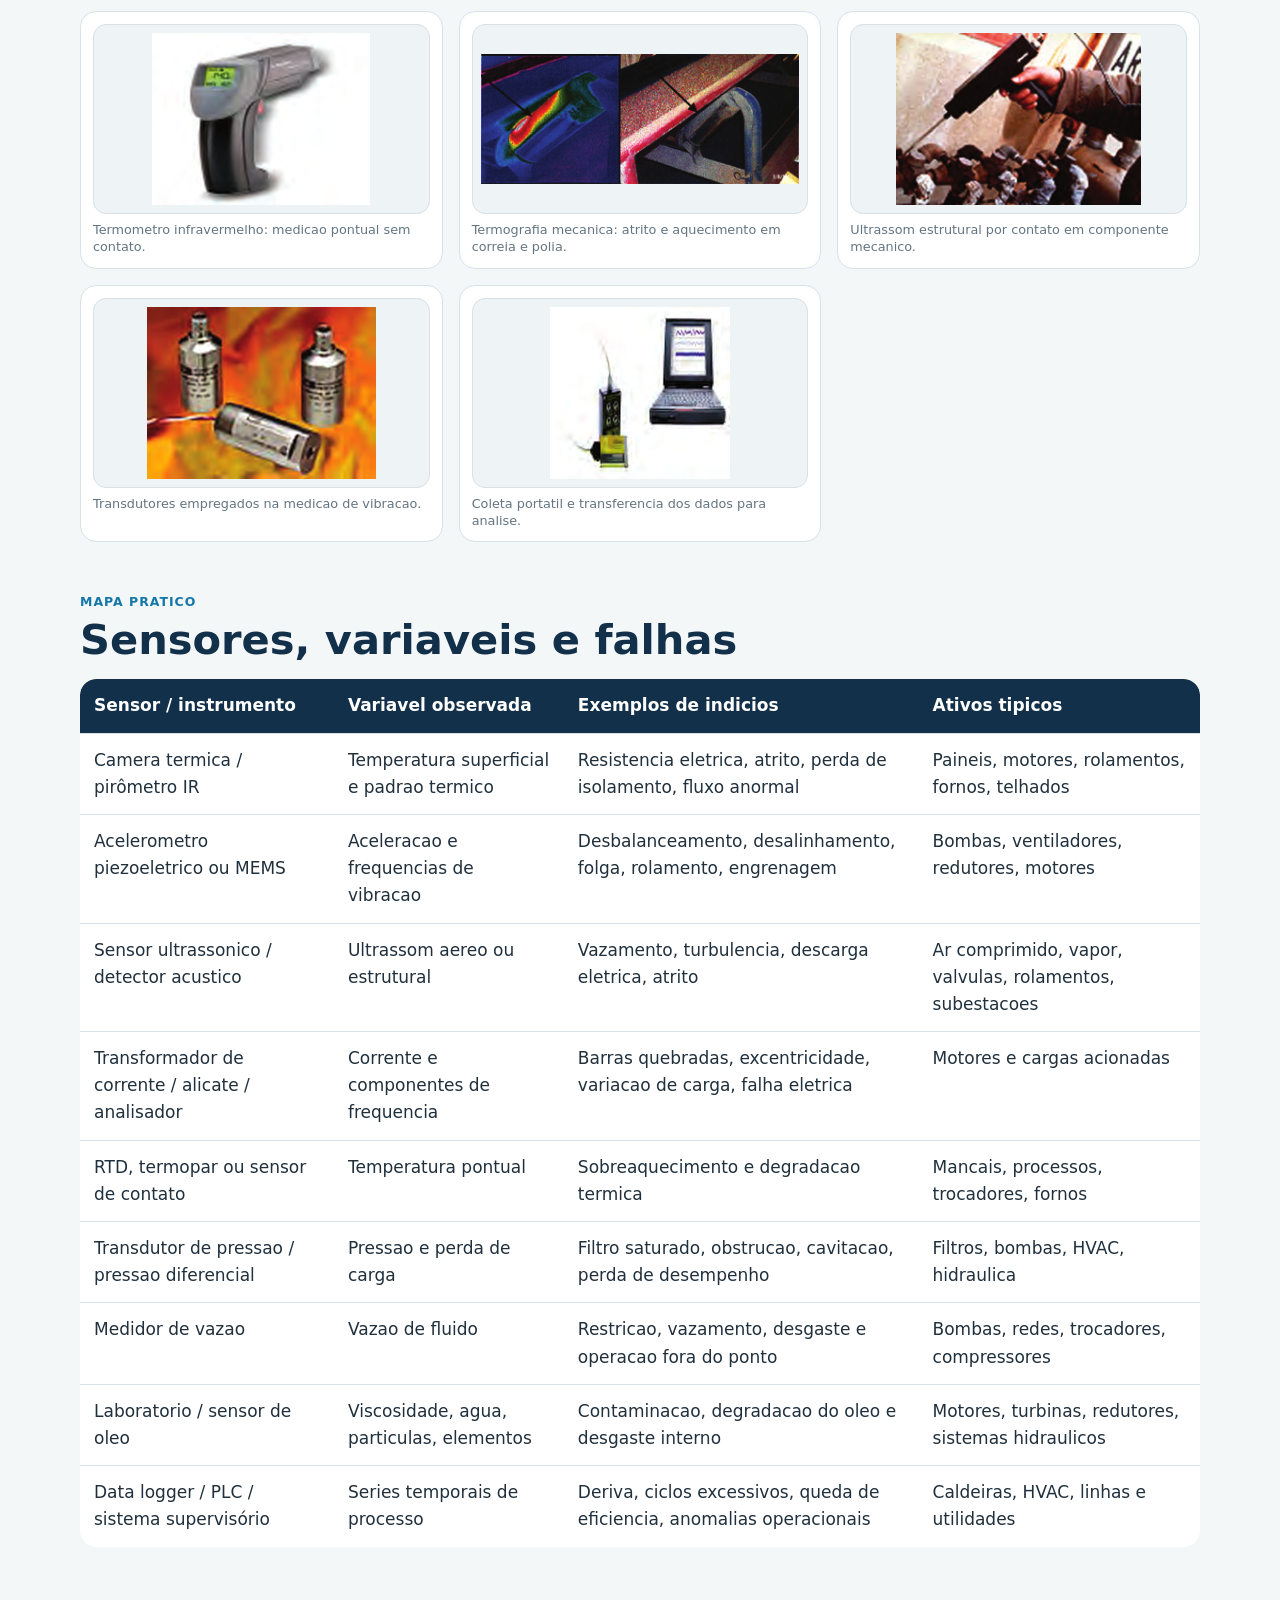
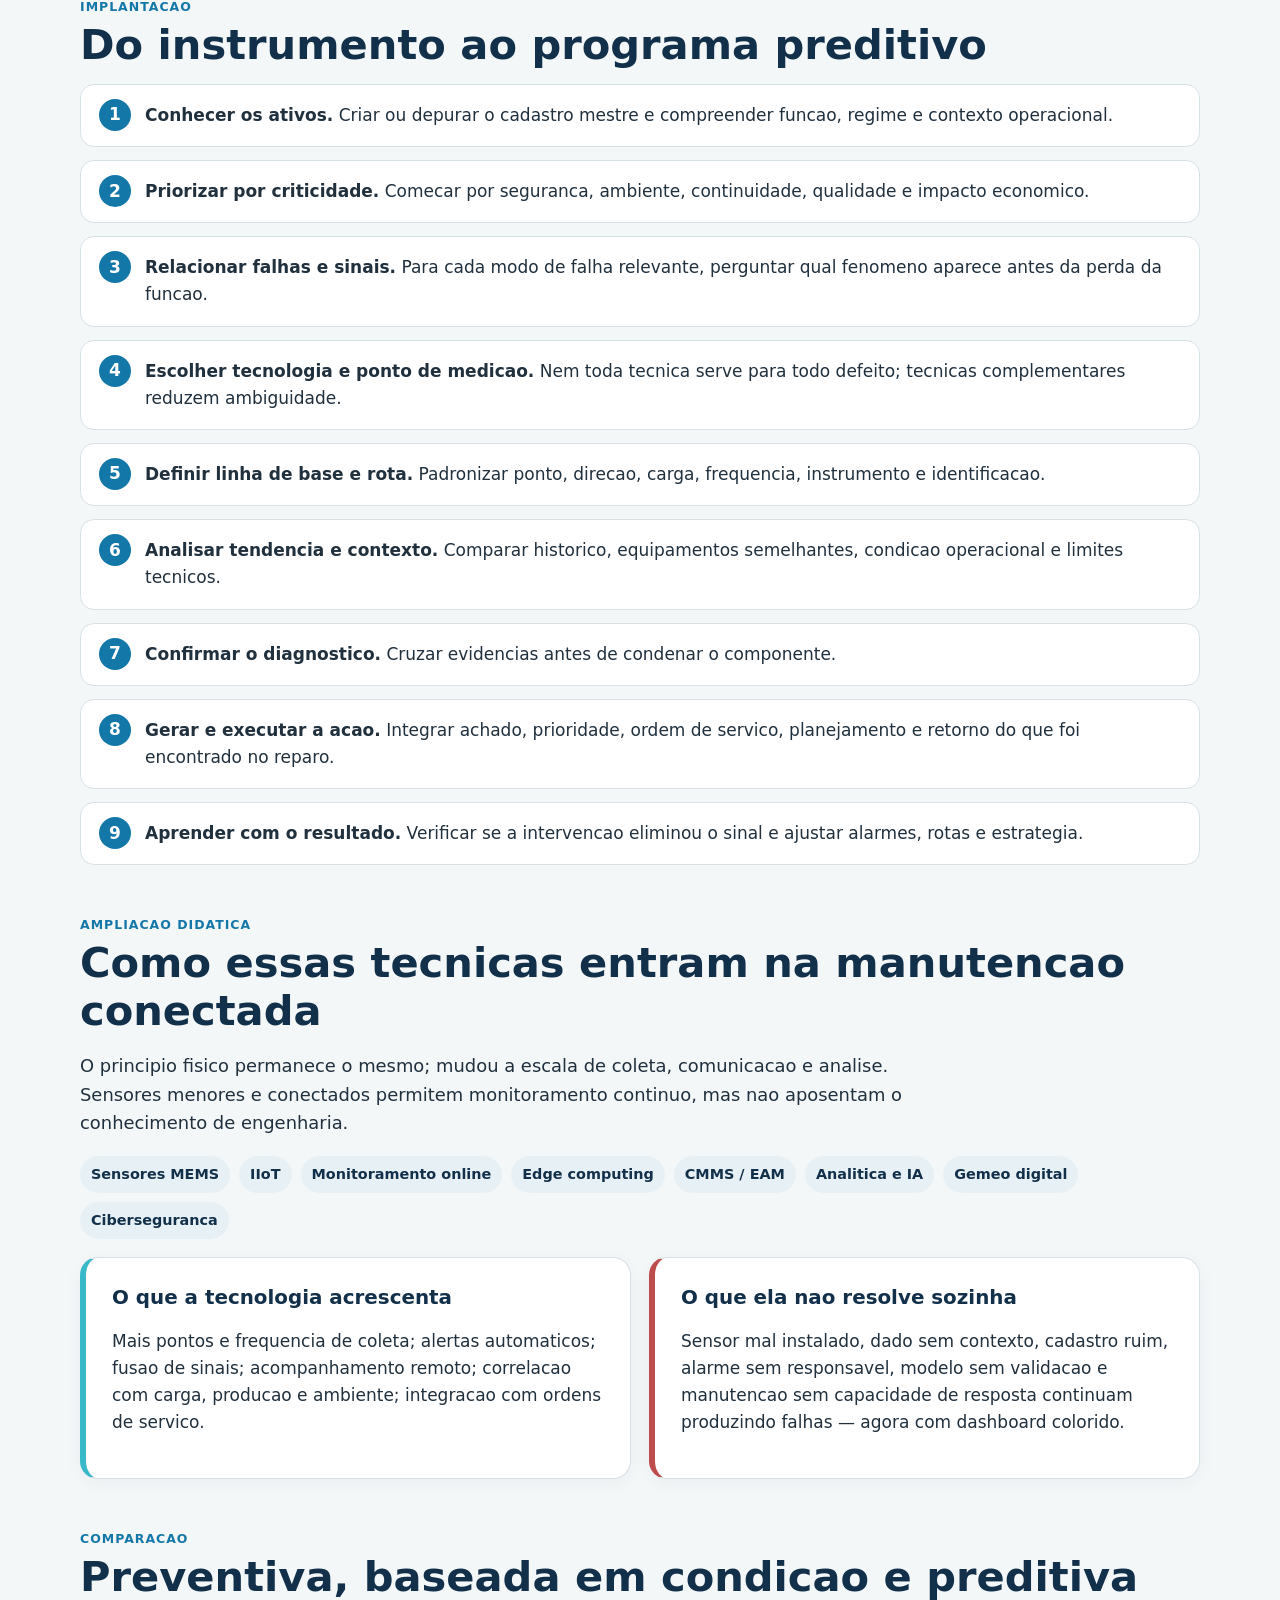
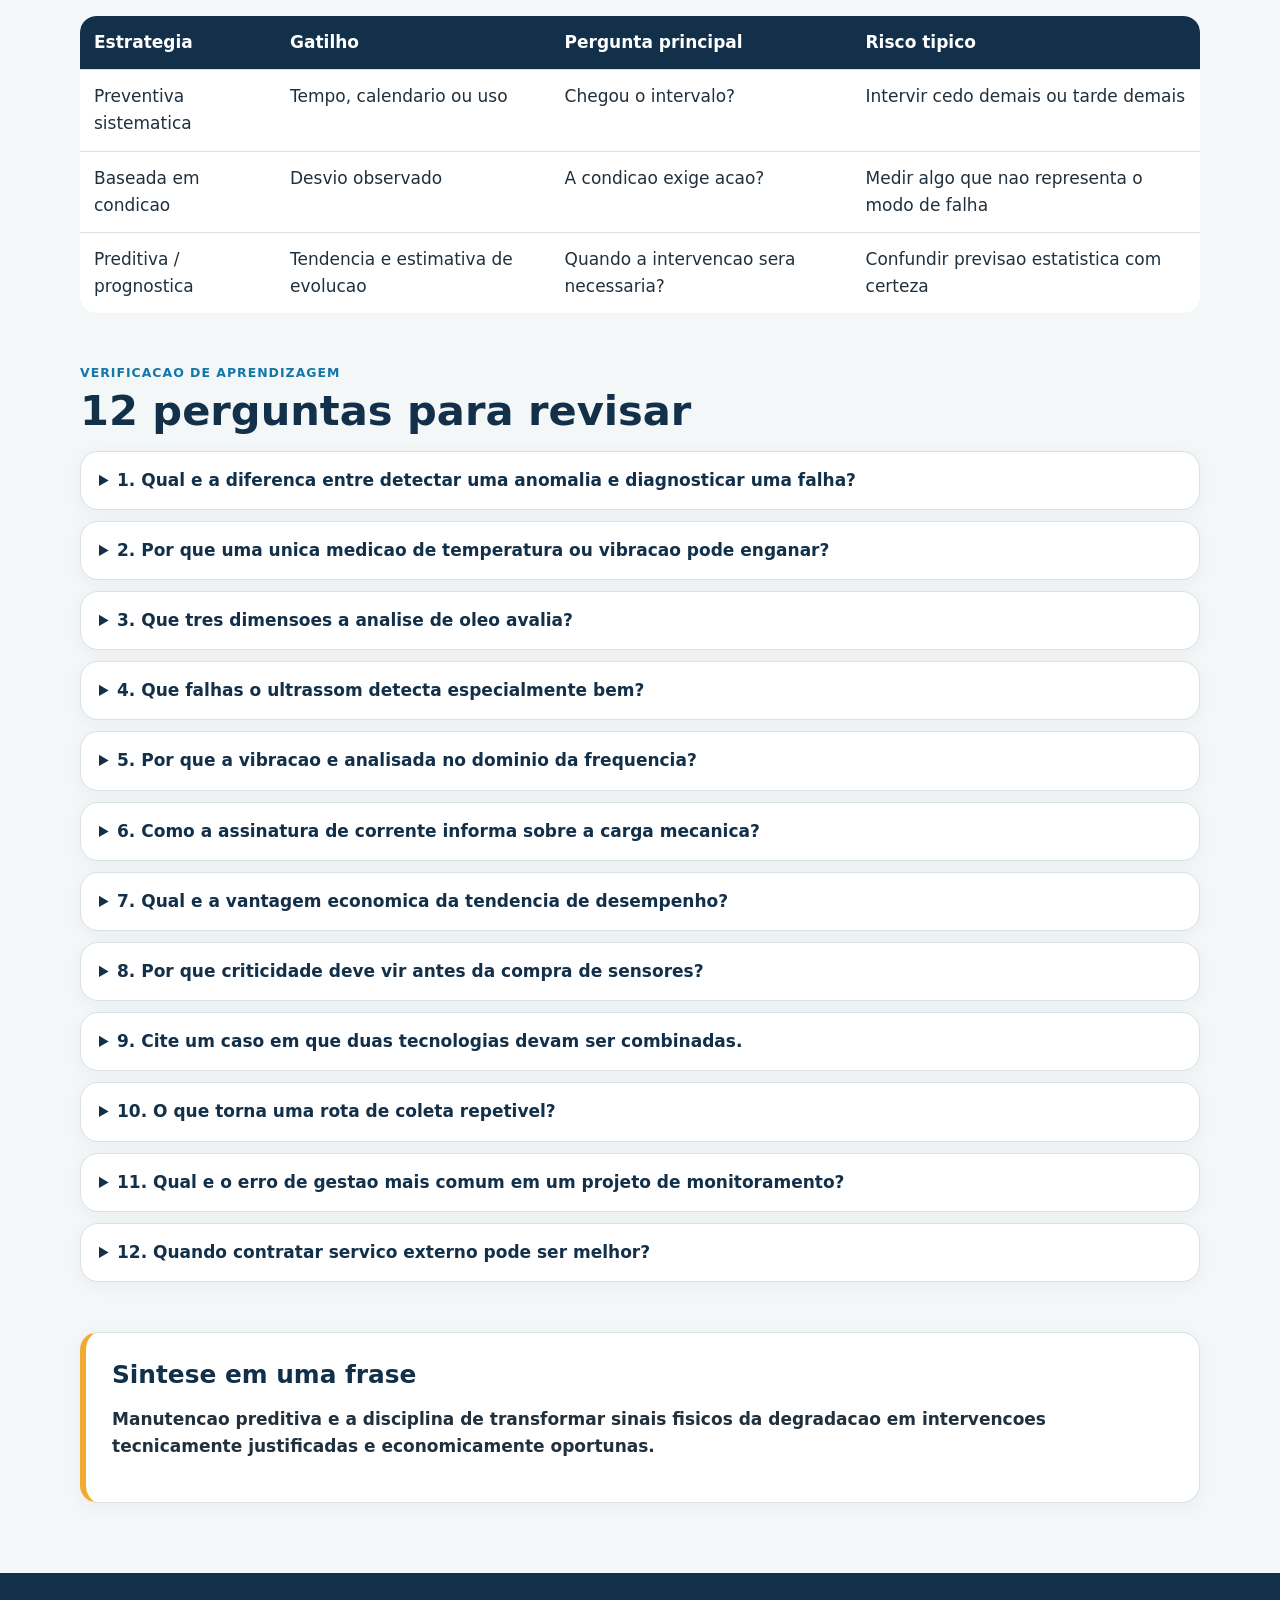
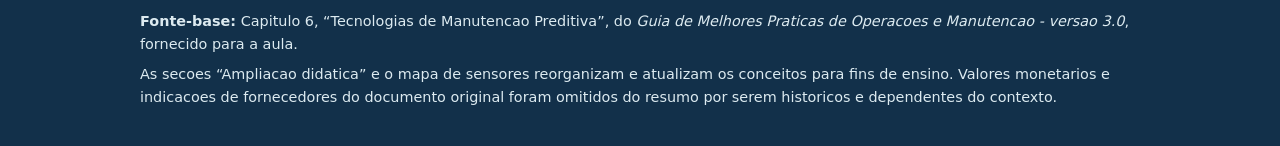
==== commit bb832dd4: "Add files via upload" ====
--- a/b.tecno_man/index.html
+++ b/b.tecno_man/index.html
@@ -18,6 +18,8 @@
     .lead{font-size:1.12rem;max-width:850px}.callout{padding:24px 26px;border-left:6px solid var(--amber)}
     .formula{display:grid;grid-template-columns:repeat(9,auto);gap:10px;align-items:center;justify-content:center;text-align:center;margin:28px 0}.formula span{background:#e8f4f6;border-radius:12px;padding:12px 16px;font-weight:800}.formula b{color:var(--blue);font-size:1.3rem}
     .grid{display:grid;grid-template-columns:repeat(2,minmax(0,1fr));gap:18px}.concept{padding:22px;position:relative}.num{display:inline-grid;place-items:center;width:34px;height:34px;border-radius:50%;background:var(--navy);color:#fff;font-weight:900;margin-bottom:12px}
+    figure{margin:16px 0 4px}.figure-img{display:block;width:100%;height:230px;object-fit:contain;background:#eef3f5;border:1px solid var(--line);border-radius:13px;padding:8px}figcaption{margin-top:7px;color:var(--muted);font-size:.8rem;line-height:1.35}
+    .gallery{display:grid;grid-template-columns:repeat(3,minmax(0,1fr));gap:16px}.gallery figure{background:#fff;border:1px solid var(--line);border-radius:16px;padding:12px;margin:0}.gallery .figure-img{height:190px}
     .concept p,.tech p{margin:.45rem 0}.tech{padding:23px;border-top:5px solid var(--cyan)}.tech .sense{color:var(--green);font-weight:800}.tech ul{padding-left:20px}
     table{width:100%;border-collapse:collapse;background:#fff;border-radius:16px;overflow:hidden;box-shadow:0 4px 18px #17384b0b}th,td{padding:13px 14px;text-align:left;vertical-align:top;border-bottom:1px solid var(--line)}th{background:var(--navy);color:#fff}tr:last-child td{border-bottom:0}.table-wrap{overflow:auto;border-radius:16px}
     .steps{counter-reset:step;display:grid;gap:13px}.step{counter-increment:step;background:#fff;border:1px solid var(--line);border-radius:14px;padding:17px 18px 17px 64px;position:relative}.step:before{content:counter(step);position:absolute;left:18px;top:14px;width:32px;height:32px;display:grid;place-items:center;border-radius:50%;background:var(--blue);color:#fff;font-weight:900}
@@ -25,7 +27,7 @@
     details{padding:15px 18px;margin:11px 0}summary{cursor:pointer;font-weight:800;color:var(--navy)}details p{margin-bottom:.2rem}.answer{border-left:4px solid var(--green);padding-left:13px}
     footer{background:var(--navy);color:#dceaf0;padding:30px max(5vw,20px);font-size:.9rem}footer p{max-width:1000px;margin:7px auto}
     @media(max-width:900px){.formula{grid-template-columns:1fr}.formula b{transform:rotate(90deg)}}
-    @media(max-width:760px){.grid{grid-template-columns:1fr}th,td{min-width:155px}header{padding-top:40px}}
+    @media(max-width:760px){.grid,.gallery{grid-template-columns:1fr}th,td{min-width:155px}header{padding-top:40px}.figure-img,.gallery .figure-img{height:auto;max-height:360px}}
     @media print{nav{display:none}body{background:#fff;font-size:12pt}.card,.concept,.tech,details,table{box-shadow:none;break-inside:avoid}header{padding:28px;color:#fff}section{margin:28px 0}}
   </style>
 </head>
@@ -65,12 +67,23 @@
   <section id="tecnologias">
     <div class="eyebrow">Seis familias do PDF</div><h2>O que cada tecnologia enxerga</h2>
     <div class="grid">
-      <article class="tech"><h3>1. Termografia infravermelha</h3><p class="sense">Mede: radiacao infravermelha e padroes de temperatura.</p><p>Localiza aquecimento anormal e diferencas termicas sem contato.</p><ul><li><b>Eletrica:</b> conexoes frouxas, desequilibrio de carga, contatos e disjuntores.</li><li><b>Mecanica:</b> atrito, rolamentos, desalinhamento, correias e lubrificacao.</li><li><b>Processos e edificacoes:</b> refratarios, vapor, isolamento e umidade em telhados.</li></ul><p><b>Cuidado:</b> emissividade, reflexos, distancia, carga e ambiente podem distorcer a leitura.</p></article>
-      <article class="tech"><h3>2. Analise de oleo e particulas</h3><p class="sense">Mede: propriedades do lubrificante, contaminantes e metais de desgaste.</p><p>Responde a tres perguntas: o oleo ainda serve? o sistema foi contaminado? a maquina esta se desgastando?</p><ul><li>Viscosidade, acidez e basicidade.</li><li>Agua, silicio e outros contaminantes.</li><li>Ferro, cobre, cromo, aluminio e outros metais.</li><li>Ferrografia e contagem de particulas.</li></ul><p><b>Cuidado:</b> amostrar sempre em ponto representativo, preferencialmente ativo e antes da filtragem.</p></article>
-      <article class="tech"><h3>3. Ultrassom</h3><p class="sense">Mede: energia acustica em frequencias acima da audicao humana.</p><p>Detecta fenomenos que produzem turbulencia, atrito ou descarga eletrica.</p><ul><li>Vazamentos de ar comprimido, gas e vacuo.</li><li>Armadilhas de vapor e valvulas.</li><li>Rolamentos e deficiencia de lubrificacao.</li><li>Arco, tracking e corona em sistemas eletricos.</li></ul><p><b>Cuidado:</b> a interpretacao depende do caminho do som, ruido de fundo e acesso ao componente.</p></article>
-      <article class="tech"><h3>4. Analise de vibracao</h3><p class="sense">Mede: deslocamento, velocidade ou aceleracao vibratoria.</p><p>O espectro de frequencias ajuda a separar fontes que se misturam no sinal global.</p><ul><li>Desbalanceamento, desalinhamento e folgas.</li><li>Defeitos em rolamentos e engrenagens.</li><li>Ressonancia, cavitacao e problemas de correia.</li><li>Alteracoes eletricas refletidas mecanicamente.</li></ul><p><b>Cuidado:</b> ponto, direcao, rotacao, carga e montagem do sensor precisam ser controlados.</p></article>
+      <article class="tech"><h3>1. Termografia infravermelha</h3><p class="sense">Mede: radiacao infravermelha e padroes de temperatura.</p><p>Localiza aquecimento anormal e diferencas termicas sem contato.</p><ul><li><b>Eletrica:</b> conexoes frouxas, desequilibrio de carga, contatos e disjuntores.</li><li><b>Mecanica:</b> atrito, rolamentos, desalinhamento, correias e lubrificacao.</li><li><b>Processos e edificacoes:</b> refratarios, vapor, isolamento e umidade em telhados.</li></ul><p><b>Cuidado:</b> emissividade, reflexos, distancia, carga e ambiente podem distorcer a leitura.</p><figure><img class="figure-img" src="IMG/termografia_sistema_eletrico.png" alt="Imagem termografica comparada a fotografia de um sistema eletrico"><figcaption>Termografia aplicada a sistema eletrico: o padrao termico destaca a regiao anormal. Fonte: figura extraida do PDF-base.</figcaption></figure></article>
+      <article class="tech"><h3>2. Analise de oleo e particulas</h3><p class="sense">Mede: propriedades do lubrificante, contaminantes e metais de desgaste.</p><p>Responde a tres perguntas: o oleo ainda serve? o sistema foi contaminado? a maquina esta se desgastando?</p><ul><li>Viscosidade, acidez e basicidade.</li><li>Agua, silicio e outros contaminantes.</li><li>Ferro, cobre, cromo, aluminio e outros metais.</li><li>Ferrografia e contagem de particulas.</li></ul><p><b>Cuidado:</b> amostrar sempre em ponto representativo, preferencialmente ativo e antes da filtragem.</p><figure><img class="figure-img" src="IMG/equipamento_analise_oleo.png" alt="Equipamento de laboratorio para analise de oleo"><figcaption>Equipamento de analise de lubrificante e particulas de desgaste. Fonte: figura extraida do PDF-base.</figcaption></figure></article>
+      <article class="tech"><h3>3. Ultrassom</h3><p class="sense">Mede: energia acustica em frequencias acima da audicao humana.</p><p>Detecta fenomenos que produzem turbulencia, atrito ou descarga eletrica.</p><ul><li>Vazamentos de ar comprimido, gas e vacuo.</li><li>Armadilhas de vapor e valvulas.</li><li>Rolamentos e deficiencia de lubrificacao.</li><li>Arco, tracking e corona em sistemas eletricos.</li></ul><p><b>Cuidado:</b> a interpretacao depende do caminho do som, ruido de fundo e acesso ao componente.</p><figure><img class="figure-img" src="IMG/detector_ultrassom_aereo.png" alt="Detector de ultrassom aereo com acessorio parabolico"><figcaption>Detector de ultrassom aereo para localizar fontes a distancia. Fonte: figura extraida do PDF-base.</figcaption></figure></article>
+      <article class="tech"><h3>4. Analise de vibracao</h3><p class="sense">Mede: deslocamento, velocidade ou aceleracao vibratoria.</p><p>O espectro de frequencias ajuda a separar fontes que se misturam no sinal global.</p><ul><li>Desbalanceamento, desalinhamento e folgas.</li><li>Defeitos em rolamentos e engrenagens.</li><li>Ressonancia, cavitacao e problemas de correia.</li><li>Alteracoes eletricas refletidas mecanicamente.</li></ul><p><b>Cuidado:</b> ponto, direcao, rotacao, carga e montagem do sensor precisam ser controlados.</p><figure><img class="figure-img" src="IMG/espectro_analise_vibracao.png" alt="Espectro de frequencias de vibracao"><figcaption>Espectro de vibracao: picos em frequencias distintas ajudam a separar mecanismos de falha. Fonte: figura extraida do PDF-base.</figcaption></figure></article>
       <article class="tech"><h3>5. Analise de motores</h3><p class="sense">Mede: resposta eletrica do enrolamento e assinatura de corrente.</p><p>Complementa termografia e vibracao na avaliacao do conjunto motor-carga.</p><ul><li><b>Surge test:</b> deterioracao do isolamento entre espiras ou fases e bobinas abertas/invertidas.</li><li><b>MCSA:</b> variacoes de carga mecanica aparecem como modulacoes na corrente.</li><li>Ajuda a reconhecer problemas eletricos e mecanicos sem depender de uma unica evidencia.</li></ul><p><b>Cuidado:</b> tecnicas especializadas exigem treinamento e referencia historica.</p></article>
-      <article class="tech"><h3>6. Tendencia de desempenho</h3><p class="sense">Mede: variaveis de processo e eficiencia ja disponiveis na instalacao.</p><p>Transforma instrumentos comuns em fontes de informacao sobre saude e desempenho.</p><ul><li>Pressao diferencial em filtros.</li><li>Temperaturas e delta T em trocadores.</li><li>Pressao, vazao, consumo, rendimento e ciclos liga-desliga.</li><li>Aplicacoes em bombas, HVAC, compressores e caldeiras.</li></ul><p><b>Cuidado:</b> registrar dado sem finalidade apenas cria um arquivo muito organizado de coisas inuteis.</p></article>
+      <article class="tech"><h3>6. Tendencia de desempenho</h3><p class="sense">Mede: variaveis de processo e eficiencia ja disponiveis na instalacao.</p><p>Transforma instrumentos comuns em fontes de informacao sobre saude e desempenho.</p><ul><li>Pressao diferencial em filtros.</li><li>Temperaturas e delta T em trocadores.</li><li>Pressao, vazao, consumo, rendimento e ciclos liga-desliga.</li><li>Aplicacoes em bombas, HVAC, compressores e caldeiras.</li></ul><p><b>Cuidado:</b> registrar dado sem finalidade apenas cria um arquivo muito organizado de coisas inuteis.</p><figure><img class="figure-img" src="IMG/tendencia_ciclos_caldeira.png" alt="Grafico de ciclos liga e desliga de uma caldeira"><figcaption>Serie temporal usada para reconhecer ciclos excessivos de uma caldeira. Recorte em alta resolucao da figura 6.7.1 do PDF-base.</figcaption></figure></article>
+    </div>
+  </section>
+
+  <section id="galeria">
+    <div class="eyebrow">Instrumentos do documento</div><h2>Galeria de apoio visual</h2>
+    <div class="gallery">
+      <figure><img class="figure-img" src="IMG/termometro_infravermelho.png" alt="Termometro infravermelho portatil"><figcaption>Termometro infravermelho: medicao pontual sem contato.</figcaption></figure>
+      <figure><img class="figure-img" src="IMG/termografia_sistema_mecanico.png" alt="Termografia aplicada a correia e polia"><figcaption>Termografia mecanica: atrito e aquecimento em correia e polia.</figcaption></figure>
+      <figure><img class="figure-img" src="IMG/inspecao_ultrassonica_contato.png" alt="Inspecao ultrassonica por contato"><figcaption>Ultrassom estrutural por contato em componente mecanico.</figcaption></figure>
+      <figure><img class="figure-img" src="IMG/sensores_vibracao.png" alt="Conjunto de sensores de vibracao"><figcaption>Transdutores empregados na medicao de vibracao.</figcaption></figure>
+      <figure><img class="figure-img" src="IMG/coleta_dados_vibracao.png" alt="Coletor e analisador portatil de vibracao"><figcaption>Coleta portatil e transferencia dos dados para analise.</figcaption></figure>
     </div>
   </section>
 
